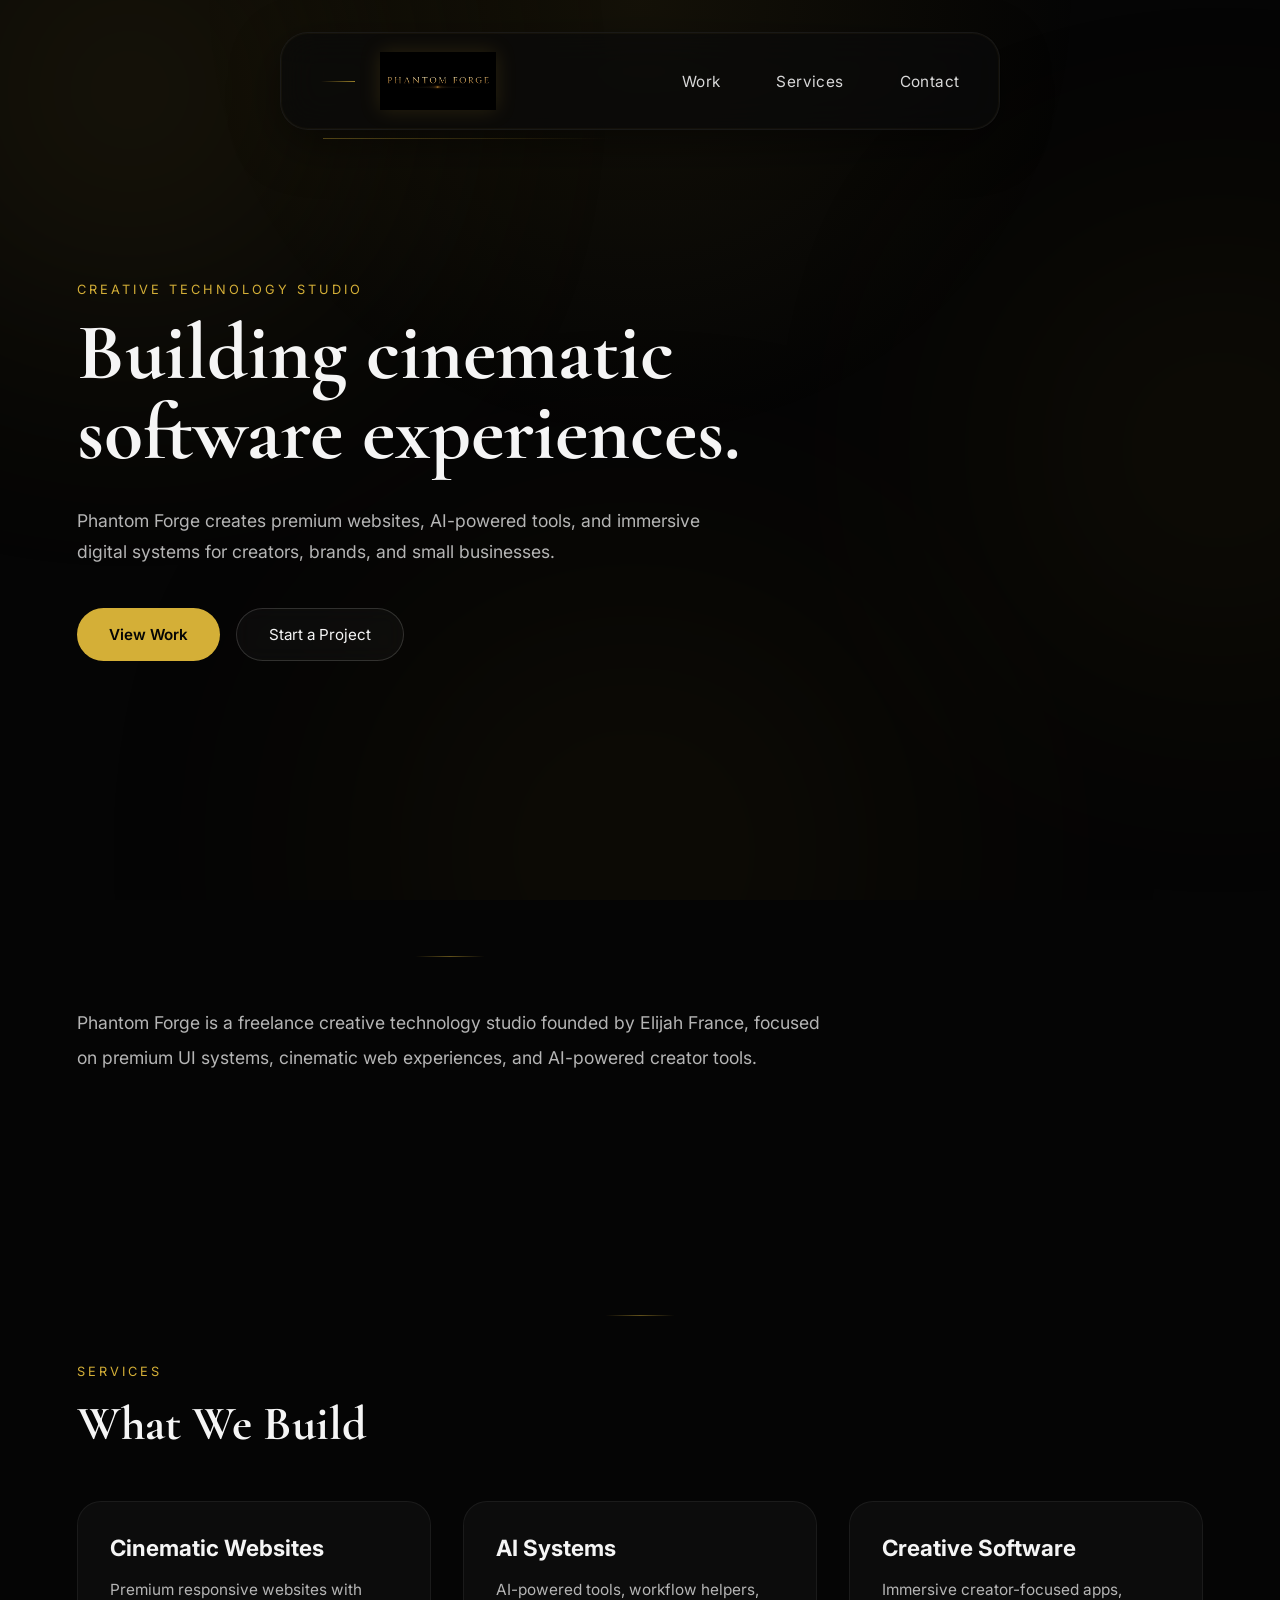
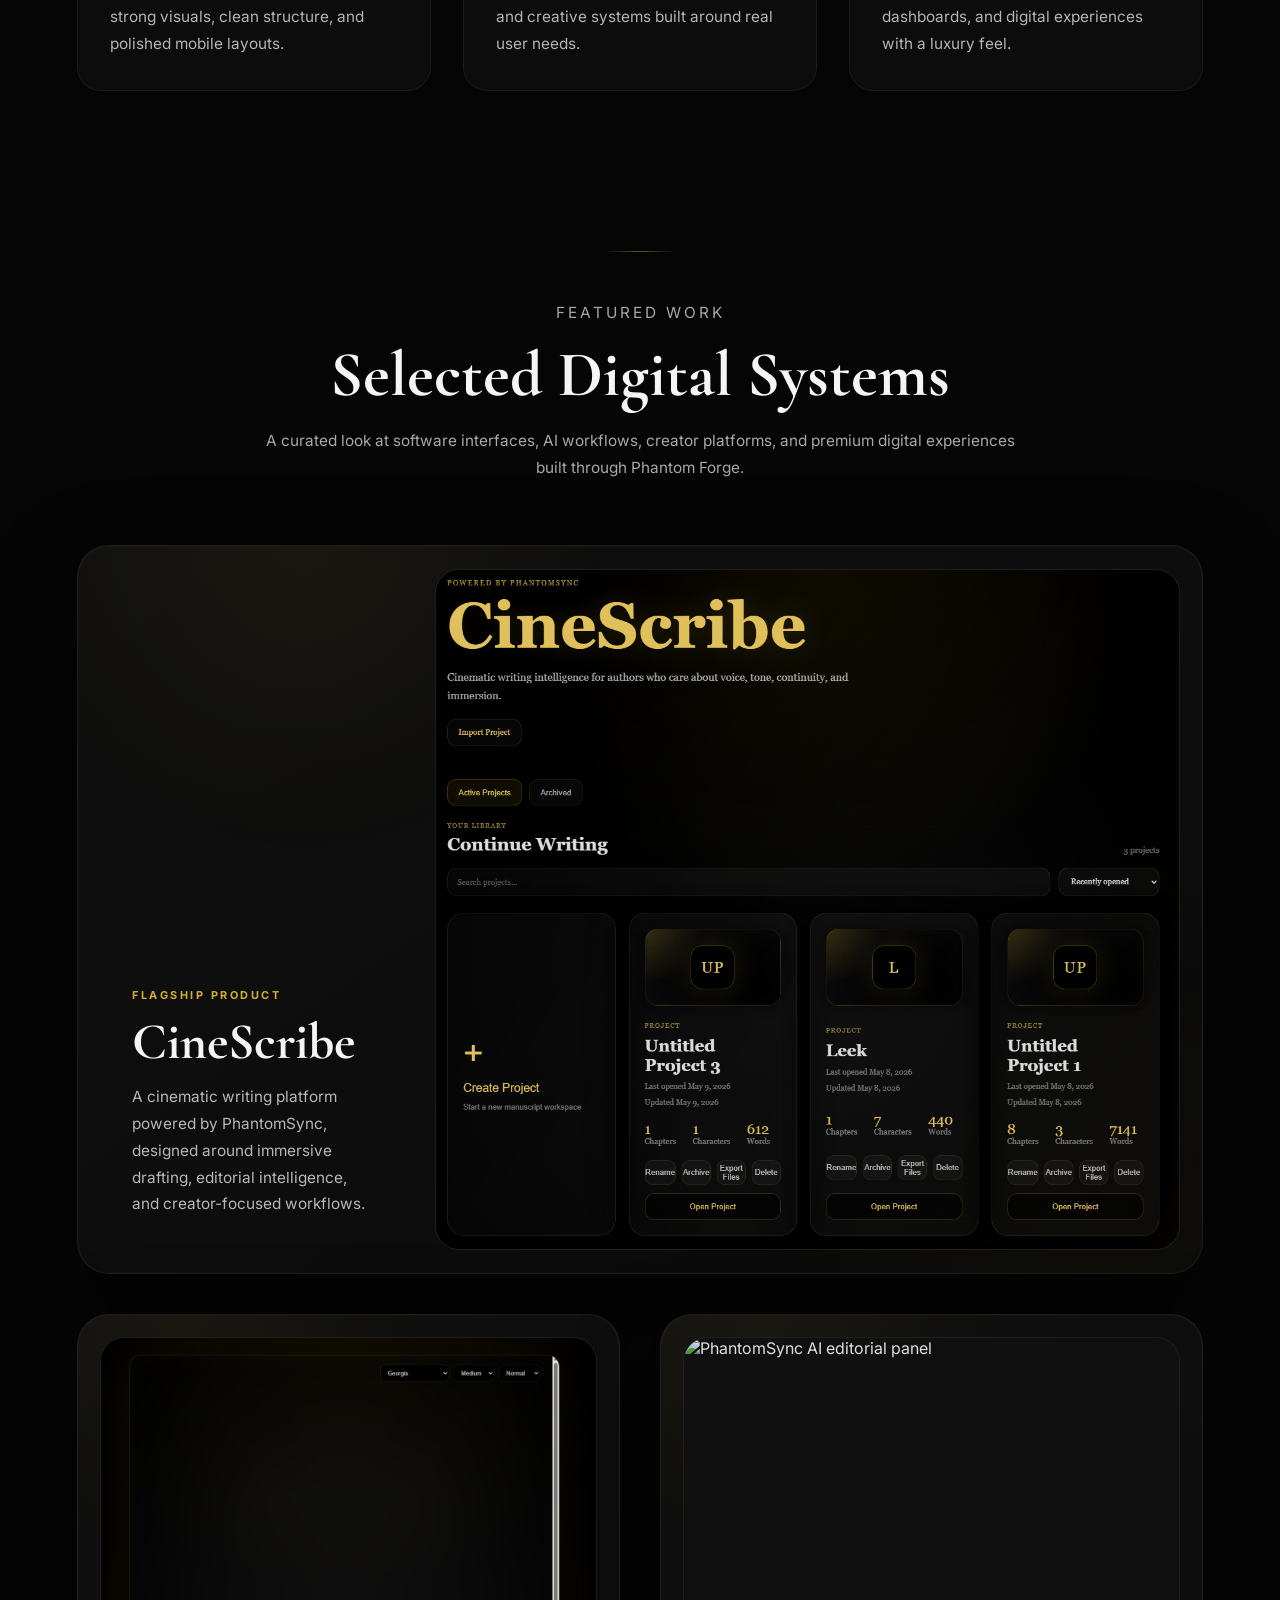
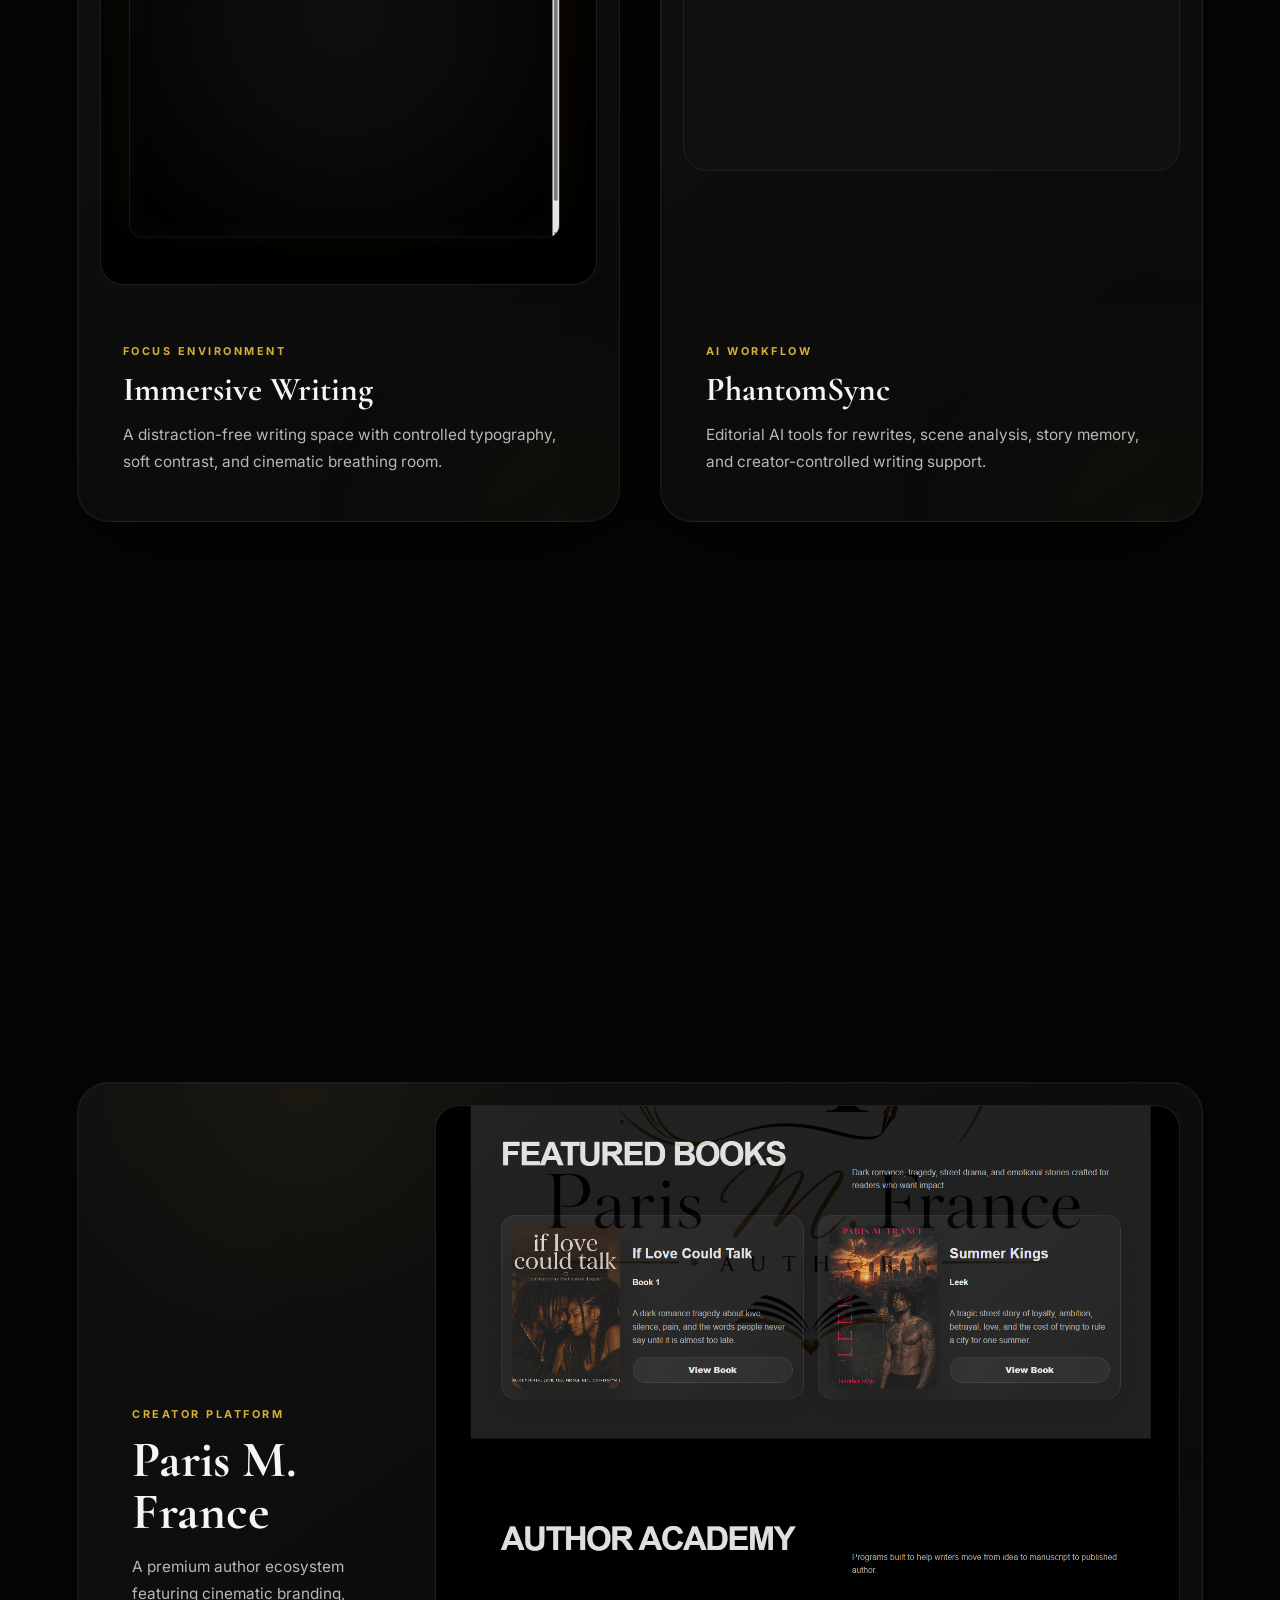
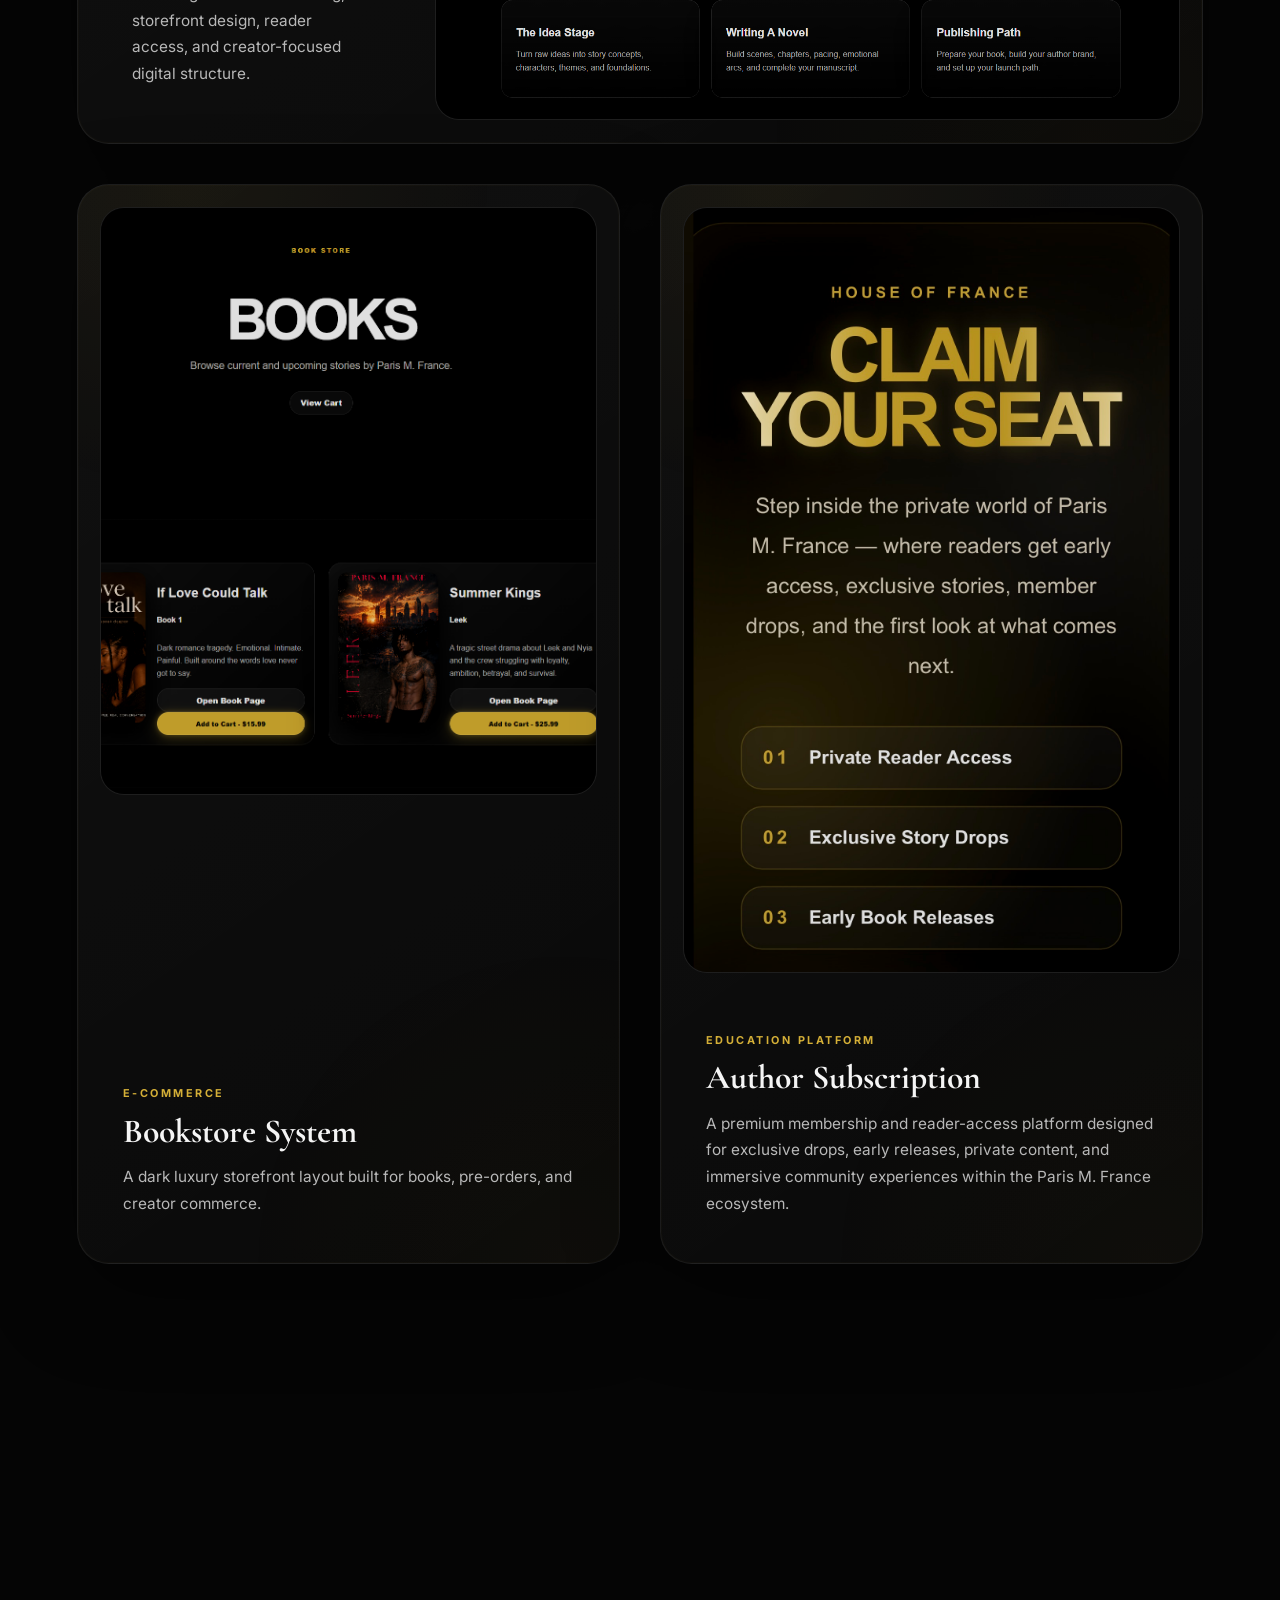
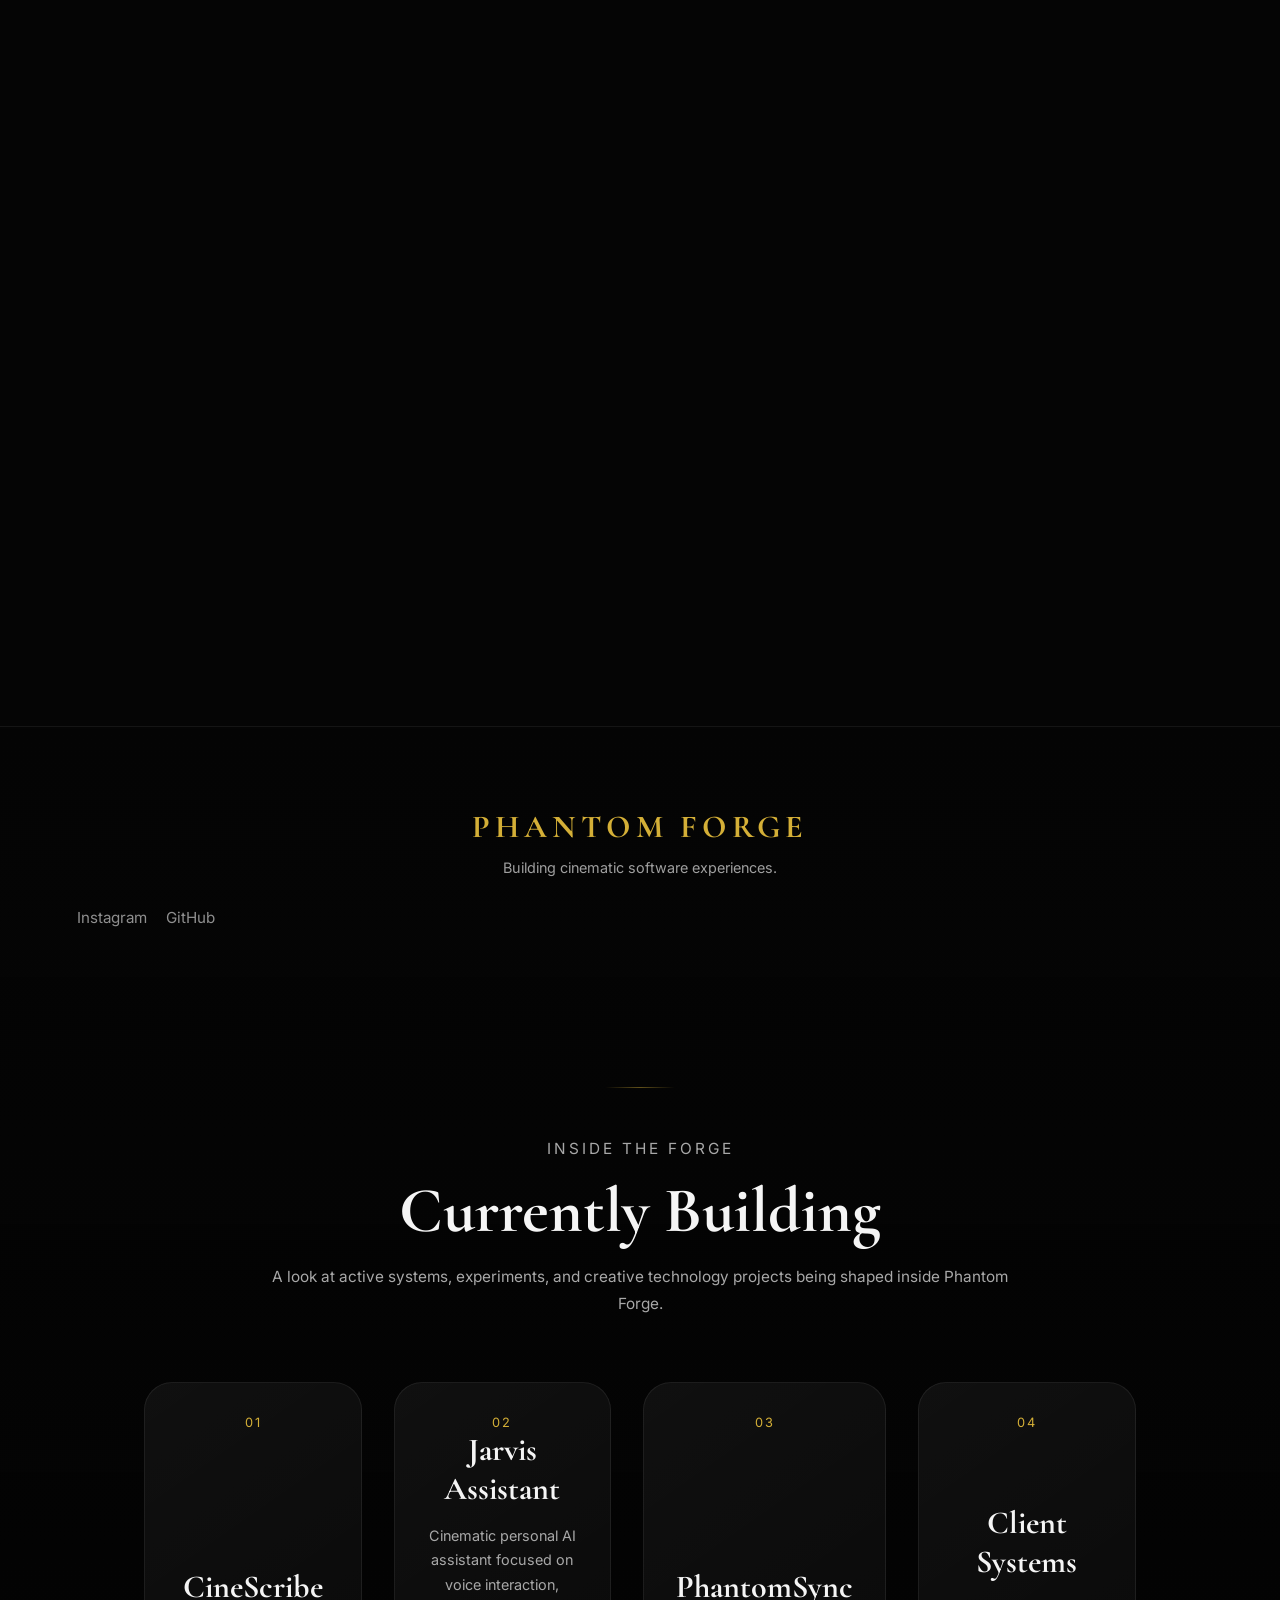
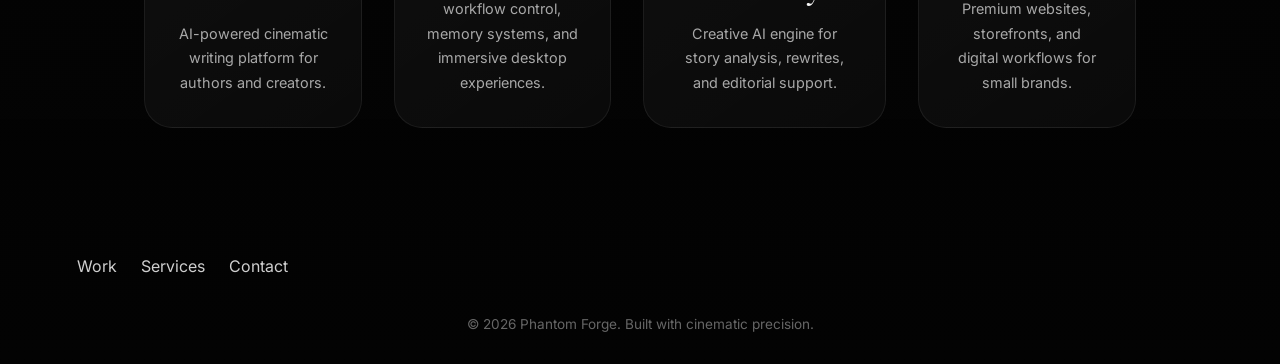
==== index.html @ 58126114 "Initial Phantom Forge deployment" ====
<!DOCTYPE html>
<html lang="en">
<head>
  <meta charset="UTF-8" />
  <meta name="viewport" content="width=device-width, initial-scale=1.0" />
  <title>Phantom Forge | Cinematic Software Studio</title>
  <link rel="stylesheet" href="style.css" />
</head>
<body>

<div class="ambient-background">
  <div class="glow glow-1"></div>
  <div class="glow glow-2"></div>
  <div class="glow glow-3"></div>
</div>

<header class="hero">
  <nav class="nav">
    <div class="logo">
      <img src="images/phantomforge-wordmark.png" alt="Phantom Forge Logo">
    </div>
    <div class="nav-links">
      <a href="#work">Work</a>
      <a href="#services">Services</a>
      <a href="#contact">Contact</a>
    </div>
  </nav>

  <section class="hero-content">
    <p class="kicker">Creative Technology Studio</p>
    <h1>Building cinematic software experiences.</h1>
    <p class="hero-text">
      Phantom Forge creates premium websites, AI-powered tools, and immersive digital systems for creators, brands, and small businesses.
    </p>

    <div class="hero-buttons">
      <a href="#work" class="btn primary">View Work</a>
      <a href="#contact" class="btn secondary">Start a Project</a>
    </div>
  </section>
</header>

<section class="section about">
  <p>
    Phantom Forge is a freelance creative technology studio founded by Elijah France, focused on premium UI systems, cinematic web experiences, and AI-powered creator tools.
  </p>
</section>

<section id="services" class="section">
  <p class="kicker">Services</p>
  <h2>What We Build</h2>

  <div class="card-grid">
    <div class="card">
      <h3>Cinematic Websites</h3>
      <p>Premium responsive websites with strong visuals, clean structure, and polished mobile layouts.</p>
    </div>

    <div class="card">
      <h3>AI Systems</h3>
      <p>AI-powered tools, workflow helpers, and creative systems built around real user needs.</p>
    </div>

    <div class="card">
      <h3>Creative Software</h3>
      <p>Immersive creator-focused apps, dashboards, and digital experiences with a luxury feel.</p>
    </div>
  </div>
</section>

<section id="work" class="section portfolio-section">
  <div class="section-heading">
    <p class="kicker">Featured Work</p>
    <h2>Selected Digital Systems</h2>
    <p>
      A curated look at software interfaces, AI workflows, creator platforms, and premium digital experiences built through Phantom Forge.
    </p>
  </div>

  <div class="portfolio-showcase">

    <article class="case-study hero-case">
      <div class="case-copy">
        <span class="case-label">Flagship Product</span>
        <h3>CineScribe</h3>
        <p>
          A cinematic writing platform powered by PhantomSync, designed around immersive drafting, editorial intelligence, and creator-focused workflows.
        </p>
      </div>

      <div class="case-media">
        <img src="images/portfolio/cinescribe-dashboard.png" alt="CineScribe dashboard interface">
      </div>
    </article>

    <div class="case-grid two-column">

      <article class="case-study">
        <div class="case-media">
          <img src="images/portfolio/cinescribe-focus.jpg" alt="CineScribe focus writing mode">
        </div>

        <div class="case-copy">
          <span class="case-label">Focus Environment</span>
          <h3>Immersive Writing</h3>
          <p>
            A distraction-free writing space with controlled typography, soft contrast, and cinematic breathing room.
          </p>
        </div>
      </article>

      <article class="case-study">
        <div class="case-media">
          <img src="images/portfolio/cinescribe-phantomsync.png" alt="PhantomSync AI editorial panel">
        </div>

        <div class="case-copy">
          <span class="case-label">AI Workflow</span>
          <h3>PhantomSync</h3>
          <p>
            Editorial AI tools for rewrites, scene analysis, story memory, and creator-controlled writing support.
          </p>
        </div>
      </article>

    </div>

    <article class="case-study video-feature">
      <div class="case-copy">
        <span class="case-label">Motion Demo</span>
        <h3>CineScribe In Motion</h3>
        <p>
          A live look at the dashboard, editor, and cinematic writing experience.
        </p>
      </div>

      <div class="case-media">
        <video autoplay muted loop playsinline>
          <source src="images/portfolio/cinescribe-clip.mp4" type="video/mp4">
        </video>
      </div>
    </article>

    <article class="case-study hero-case">
      <div class="case-copy">
        <span class="case-label">Creator Platform</span>
        <h3>Paris M. France</h3>
        <p>
          A premium author ecosystem featuring cinematic branding, storefront design, reader access, and creator-focused digital structure.
        </p>
      </div>

      <div class="case-media">
        <img src="images/portfolio/paris-author-hero.png" alt="Paris M. France author platform">
      </div>
    </article>

    <div class="case-grid two-column">

      <article class="case-study">
        <div class="case-media">
          <img src="images/portfolio/paris-bookstore.png" alt="Bookstore ecommerce interface">
        </div>

        <div class="case-copy">
          <span class="case-label">E-Commerce</span>
          <h3>Bookstore System</h3>
          <p>
            A dark luxury storefront layout built for books, pre-orders, and creator commerce.
          </p>
        </div>
      </article>

      <article class="case-study">
        <div class="case-media">
          <img src="images/portfolio/paris-author-signup.jpeg" alt="Author Subscription  platform section">
        </div>

        <div class="case-copy">
          <span class="case-label">Education Platform</span>
          <h3>Author Subscription</h3>
          <p>
            A premium membership and reader-access platform designed for exclusive drops, early releases, private content, and immersive community experiences within the Paris M. France ecosystem.
          </p>
        </div>
      </article>

    </div>

  </div>
</section>

<section class="responsive-section">

  <div class="responsive-copy">
    <p class="kicker">Responsive Experience</p>

    <h2>Built For Every Screen.</h2>

    <p>
      Phantom Forge systems are designed to feel cinematic across desktop, tablet, and mobile experiences — maintaining clarity, atmosphere, and premium interaction at every size.
    </p>
  </div>

  <div class="responsive-layout">

    <div class="responsive-desktop">
      <img src="images/portfolio/desktop-showcase.jpg" alt="Desktop experience">
    </div>

    <div class="responsive-mobile-stack">

      <div class="mobile-card">
        <img src="images/portfolio/mobile-1.jpg" alt="Mobile interface">
      </div>

      <div class="mobile-card">
        <img src="images/portfolio/mobile-2.jpg" alt="Mobile interface">
      </div>

    </div>

  </div>

</section>

<section id="contact" class="section contact-section">
  <div class="contact-card">
    <p class="kicker">Start a Project</p>

    <h2>Ready to forge your digital presence?</h2>

    <p>
      Phantom Forge works with creators, brands, and small businesses looking for premium websites, cinematic interfaces, and intelligent digital systems.
    </p>

    <a href="mailto:phantomforgepro@gmail.com" class="btn primary">
      Contact Phantom Forge
    </a>
  </div>
</section>

<footer class="site-footer">
  <div class="footer-brand">
    <h2>PHANTOM FORGE</h2>
    <p>Building cinematic software experiences.</p>
  </div>

  <div class="footer-socials">

  <a href="https://instagram.com/phantomforgepro" target="_blank">
    Instagram
  </a>

  <a href="https://github.com/ElijahFranceDev" target="_blank">
    GitHub
  </a>

</div>
<section class="section forge-section">
  <div class="section-heading">
    <p class="kicker">Inside The Forge</p>
    <h2>Currently Building</h2>
    <p>
      A look at active systems, experiments, and creative technology projects being shaped inside Phantom Forge.
    </p>
  </div>

  <div class="forge-grid">

    <div class="forge-card">
      <span>01</span>
      <h3>CineScribe</h3>
      <p>AI-powered cinematic writing platform for authors and creators.</p>
    </div>

    <div class="forge-card">
      <span>02</span>
      <h3>Jarvis Assistant</h3>
      <p>
        Cinematic personal AI assistant focused on voice interaction, workflow control, memory systems, and immersive desktop experiences.
      </p>
    </div>

    <div class="forge-card">
      <span>03</span>
      <h3>PhantomSync</h3>
      <p>Creative AI engine for story analysis, rewrites, and editorial support.</p>
    </div>

    <div class="forge-card">
      <span>04</span>
      <h3>Client Systems</h3>
      <p>Premium websites, storefronts, and digital workflows for small brands.</p>
    </div>

  </div>
</section>

  <div class="footer-links">
    <a href="#work">Work</a>
    <a href="#services">Services</a>
    <a href="#contact">Contact</a>
  </div>

  <p class="footer-credit">© 2026 Phantom Forge. Built with cinematic precision.</p>
</footer>

<script src="script.js"></script>
</body>
</html>
---- style.css ----
@import url('https://fonts.googleapis.com/css2?family=Cormorant+Garamond:wght@400;500;600;700&family=Inter:wght@300;400;500;600&display=swap');

*{
  margin:0;
  padding:0;
  box-sizing:border-box;
}

html{
  scroll-behavior:smooth;
}

body{
  background:#050505;
  color:#f5f5f5;
  font-family:'Inter',sans-serif;
  overflow-x:hidden;
}

body::before{
  content:"";
  position:fixed;
  inset:0;
  background:
    radial-gradient(circle at top, rgba(212,175,55,0.08), transparent 40%);
  pointer-events:none;
  z-index:-1;
}

.hero{
  min-height:100vh;
  padding:2rem 6%;
  display:flex;
  flex-direction:column;
  justify-content:space-between;
}

/* ====================
   NAVBAR
========================= */

.nav{
  position:sticky;

  top:24px;

  z-index:1000;

  width:min(64%, 1650px);

  margin:0 auto;

  padding:1.2rem 2.5rem;

  display:flex;
  align-items:center;
  justify-content:space-between;

  border-radius:28px;

  background:rgba(10,10,10,0.72);

  backdrop-filter:blur(18px);

  border:1px solid rgba(255,255,255,0.06);

  box-shadow:
    0 15px 50px rgba(0,0,0,0.45),
    inset 0 0 0 1px rgba(212,175,55,0.04);
}

.logo{
  display:flex;
  align-items:center;

  gap:1.6rem;

  flex-shrink:0;
}

.logo img{
  height:72px;

  width:auto;

  display:block;

  object-fit:contain;
}

.logo::before{
  content:"";
  width:34px;
  height:1px;
  background:linear-gradient(
    to right,
    transparent,
    rgba(212,175,55,0.7)
  );
}

.logo::after{
  content:"";
  position:absolute;
  bottom:-10px;
  left:42px;

  width:40%;
  height:1px;

  background:linear-gradient(
    to right,
    rgba(212,175,55,0.5),
    transparent
  );

  opacity:0.7;
}

.logo:hover{
  transform:translateY(-1px);
  text-shadow:
    0 0 18px rgba(212,175,55,0.25),
    0 0 35px rgba(212,175,55,0.12);
}

.nav-links{
  display:flex;
  align-items:center;

  gap:3.5rem;
}

.nav-links a{
  position:relative;

  color:#d8d8d8;

  text-decoration:none;

  font-size:0.96rem;

  letter-spacing:0.4px;

  transition:0.35s ease;
}

.nav-links a::after{
  content:"";

  position:absolute;

  left:0;
  bottom:-6px;

  width:0%;
  height:1px;

  background:#d4af37;

  transition:0.35s ease;
}

.nav-links a:hover{
  color:#d4af37;
}

.nav-links a:hover::after{
  width:100%;
}

.hero-content{
  max-width:800px;
  margin:auto 0;
  padding:8rem 0;
}

.kicker{
  color:#d4af37;
  text-transform:uppercase;
  letter-spacing:3px;
  font-size:0.8rem;
  margin-bottom:1rem;
}

.hero h1{
  font-family:'Cormorant Garamond',serif;
  font-size:5rem;
  line-height:1;
  max-width:800px;
  margin-bottom:2rem;
}

.hero-text{
  color:#b5b5b5;
  font-size:1.1rem;
  line-height:1.8;
  max-width:650px;
  margin-bottom:2.5rem;
}

.hero-buttons{
  display:flex;
  gap:1rem;
  flex-wrap:wrap;
}

.btn{
  padding:1rem 2rem;
  border-radius:999px;
  text-decoration:none;
  font-size:0.95rem;
  transition:0.3s ease;
  display:inline-flex;
  align-items:center;
  justify-content:center;
}

.primary{
  background:#d4af37;
  color:#050505;
  font-weight:600;
}

.primary:hover{
  transform:translateY(-2px);
  background:#e5c158;
}

.secondary{
  border:1px solid rgba(255,255,255,0.15);
  color:#f5f5f5;
  background:rgba(255,255,255,0.03);
  backdrop-filter:blur(10px);
}

.secondary:hover{
  border-color:#d4af37;
  color:#d4af37;
}

.section{
  padding:7rem 6%;
}

.section h2{
  font-family:'Cormorant Garamond',serif;
  font-size:3rem;
  margin-bottom:3rem;
}

.about{
  max-width:900px;
}

.about p{
  color:#b5b5b5;
  line-height:2;
  font-size:1.1rem;
}

.card-grid,
.project-grid{
  display:grid;
  grid-template-columns:repeat(auto-fit,minmax(280px,1fr));
  gap:2rem;
}

.card,
.project-card{
  padding:2rem;
  border-radius:24px;
  background:rgba(255,255,255,0.03);
  border:1px solid rgba(255,255,255,0.06);
  backdrop-filter:blur(12px);
  transition:0.3s ease;
}

.card:hover,
.project-card:hover{
  transform:translateY(-6px);
  border-color:rgba(212,175,55,0.35);
}

.card h3,
.project-card h3{
  margin-bottom:1rem;
  font-size:1.4rem;
}

.card p,
.project-card p{
  color:#b5b5b5;
  line-height:1.8;
}

.project-card span{
  color:#d4af37;
  font-size:0.9rem;
  letter-spacing:2px;
}

.contact{
  text-align:center;
}

.contact p{
  color:#b5b5b5;
  margin-bottom:2rem;
}

footer{
  padding:2rem;
  text-align:center;
  border-top:1px solid rgba(255,255,255,0.06);
}

footer p{
  color:#777;
  font-size:0.9rem;
}

@media(max-width:900px){

  .hero h1{
    font-size:3.5rem;
  }

  .nav{
    flex-direction:column;
    gap:1.5rem;
  }

  .nav-links{
    gap:1rem;
    flex-wrap:wrap;
    justify-content:center;
  }

  .section h2{
    font-size:2.5rem;
  }

}

@media(max-width:500px){

  .hero{
    padding:2rem 1.5rem;
  }

  .section{
    padding:5rem 1.5rem;
  }

  .hero h1{
    font-size:2.8rem;
  }

  .hero-text{
    font-size:1rem;
  }

  .btn{
    width:100%;
  }

}
.logo img{
  height:150px;
  width:auto;

  object-fit:contain;

  filter:
    drop-shadow(0 0 10px rgba(212,175,55,0.15));

  transition:0.3s ease;
}

.logo img:hover{
  transform:translateY(-2px);
  filter:
    drop-shadow(0 0 20px rgba(212,175,55,0.25));
}
/* =========================
   PHANTOM FORGE PORTFOLIO
========================= */

.portfolio-section{
  padding:8rem 6%;
}

.section-heading{
  max-width:760px;
  margin-bottom:4rem;
}

.section-heading h2{
  font-family:'Cormorant Garamond', serif;
  font-size:clamp(2.4rem, 5vw, 4.5rem);
  line-height:1;
  margin-bottom:1.3rem;
}

.section-heading p{
  color:#a8a8a8;
  line-height:1.8;
  font-size:1rem;
}

.portfolio-showcase{
  display:flex;
  flex-direction:column;
  gap:2.5rem;
}

.case-study{
  position:relative;
  overflow:hidden;

  display:grid;
  grid-template-columns:0.8fr 1.4fr;
  gap:2rem;

  min-height:460px;
  padding:1.4rem;

  border-radius:32px;
  background:
    linear-gradient(145deg, rgba(255,255,255,0.035), rgba(255,255,255,0.01)),
    #070707;

  border:1px solid rgba(255,255,255,0.07);

  box-shadow:
    0 30px 90px rgba(0,0,0,0.45),
    inset 0 0 0 1px rgba(212,175,55,0.025);

  transition:0.45s ease;
}

.case-study::before{
  content:"";
  position:absolute;
  inset:0;
  background:
    radial-gradient(circle at 20% 0%, rgba(212,175,55,0.08), transparent 28%),
    radial-gradient(circle at 90% 100%, rgba(212,175,55,0.045), transparent 30%);
  opacity:0.7;
  pointer-events:none;
}

.case-study:hover{
  transform:translateY(-6px);
  border-color:rgba(212,175,55,0.18);
  box-shadow:
    0 35px 100px rgba(0,0,0,0.6),
    0 0 35px rgba(212,175,55,0.045);
}

.case-copy{
  position:relative;
  z-index:2;

  display:flex;
  flex-direction:column;
  justify-content:flex-end;

  padding:2rem;
}

.case-label{
  color:#d4af37;
  text-transform:uppercase;
  letter-spacing:2.5px;
  font-size:0.68rem;
  font-weight:700;
  margin-bottom:0.9rem;
}

.case-copy h3{
  font-family:'Cormorant Garamond', serif;
  font-size:clamp(2rem, 4vw, 3.4rem);
  line-height:1;
  margin-bottom:1rem;
}

.case-copy p{
  color:#b8b8b8;
  line-height:1.75;
  max-width:560px;
  font-size:0.98rem;
}

.case-media{
  position:relative;
  z-index:2;

  overflow:hidden;

  border-radius:24px;
  background:#101010;
  border:1px solid rgba(255,255,255,0.06);

  min-height:380px;
}

.case-media img,
.case-media video{
  width:100%;
  height:100%;
  display:block;
  object-fit:cover;
  object-position:center;
  filter:brightness(0.88) contrast(1.08);
  transition:0.8s ease;
}

.case-study:hover .case-media img,
.case-study:hover .case-media video{
  transform:scale(1.025);
  filter:brightness(0.96) contrast(1.1);
}

.hero-case{
  grid-template-columns:0.65fr 1.6fr;
  min-height:540px;
}

.hero-case .case-media{
  min-height:500px;
}

.two-column{
  display:grid;
  grid-template-columns:repeat(2, 1fr);
  gap:2.5rem;
}

.two-column .case-study{
  grid-template-columns:1fr;
  min-height:auto;
}

.two-column .case-media{
  min-height:320px;
}

.two-column .case-copy{
  padding:1.7rem 1.4rem 1.4rem;
}

.two-column .case-copy h3{
  font-size:2.1rem;
}

.video-feature{
  grid-template-columns:0.7fr 1.5fr;
  min-height:480px;
}

.video-feature .case-media{
  min-height:430px;
}

/* Better spacing between services and portfolio */
#services{
  padding-bottom:4rem;
}

#work{
  padding-top:6rem;
}

/* Mobile */
@media(max-width:1000px){

  .case-study,
  .hero-case,
  .video-feature{
    grid-template-columns:1fr;
  }

  .hero-case .case-media,
  .video-feature .case-media,
  .case-media{
    min-height:320px;
  }

  .two-column{
    grid-template-columns:1fr;
  }

}

@media(max-width:600px){

  .portfolio-section{
    padding:5rem 1.3rem;
  }

  .portfolio-showcase{
    gap:1.5rem;
  }

  .case-study{
    padding:0.9rem;
    border-radius:24px;
  }

  .case-copy{
    padding:1.3rem;
  }

  .case-media{
    border-radius:18px;
    min-height:260px;
  }

  .hero-case .case-media,
  .video-feature .case-media{
    min-height:260px;
  }

}
/* =========================
   RESPONSIVE SHOWCASE
========================= */

.responsive-section{
  padding:8rem 6%;
}

.responsive-copy{
  max-width:760px;
  margin-bottom:4rem;
}

.responsive-copy h2{
  font-family:'Cormorant Garamond', serif;
  font-size:clamp(2.4rem, 5vw, 4.5rem);
  line-height:1;
  margin-bottom:1.2rem;
}

.responsive-copy p{
  color:#a8a8a8;
  line-height:1.8;
}

.responsive-layout{
  display:grid;
  grid-template-columns:1.5fr 0.65fr;
  gap:2rem;
  align-items:center;
}

.responsive-desktop{
  position:relative;
  overflow:hidden;

  border-radius:32px;

  background:#070707;

  border:1px solid rgba(255,255,255,0.07);

  box-shadow:
    0 30px 90px rgba(0,0,0,0.5),
    0 0 40px rgba(212,175,55,0.03);

  padding:1rem;
}

.responsive-desktop img{
  width:100%;
  display:block;

  border-radius:22px;

  object-fit:cover;

  filter:
    brightness(0.94)
    contrast(1.04);
}

.responsive-mobile-stack{
  display:flex;
  flex-direction:column;
  gap:1.5rem;
}

.mobile-card{
  position:relative;

  overflow:hidden;

  border-radius:30px;

  background:#090909;

  border:1px solid rgba(255,255,255,0.06);

  padding:0.8rem;

  box-shadow:
    0 20px 50px rgba(0,0,0,0.45),
    0 0 30px rgba(212,175,55,0.025);

  transition:0.45s ease;
}

.mobile-card:hover{
  transform:translateY(-4px);
  border-color:rgba(212,175,55,0.16);
}

.mobile-card img{
  width:100%;
  display:block;

  border-radius:22px;

  object-fit:cover;

  filter:
    brightness(0.96)
    contrast(1.04);
}

/* Better breathing room */
.responsive-section{
  margin-top:4rem;
}

/* Mobile */
@media(max-width:1000px){

  .responsive-layout{
    grid-template-columns:1fr;
  }

  .responsive-mobile-stack{
    flex-direction:row;
  }

}

@media(max-width:700px){

  .responsive-section{
    padding:5rem 1.3rem;
  }

  .responsive-mobile-stack{
    flex-direction:column;
  }

}
/* =========================
   SCROLL REVEAL ANIMATION
========================= */

/* This is the starting state before the section appears */
.reveal{
  opacity:0;
  transform:translateY(28px);
  filter:blur(8px);
  transition:
    opacity 0.9s ease,
    transform 0.9s ease,
    filter 0.9s ease;
}

/* This is the final state after the section scrolls into view */
.reveal.active{
  opacity:1;
  transform:translateY(0);
  filter:blur(0);
}
/* =========================
   AMBIENT CINEMATIC GLOW
========================= */

.ambient-background{
  position:fixed;
  inset:0;

  overflow:hidden;

  pointer-events:none;

  z-index:-2;
}

/* Shared glow styles */
.glow{
  position:absolute;

  border-radius:50%;

  filter:blur(140px);

  opacity:0.14;

  animation:floatGlow 18s ease-in-out infinite;
}

/* Top glow */
.glow-1{
  width:420px;
  height:420px;

  background:#d4af37;

  top:-120px;
  left:-80px;
}

/* Right side glow */
.glow-2{
  width:360px;
  height:360px;

  background:#8f6d16;

  top:30%;
  right:-120px;

  animation-delay:4s;
}

/* Bottom glow */
.glow-3{
  width:500px;
  height:500px;

  background:#5e4710;

  bottom:-200px;
  left:30%;

  animation-delay:8s;
}

/* Floating movement */
@keyframes floatGlow{

  0%{
    transform:
      translateY(0px)
      translateX(0px)
      scale(1);
  }

  50%{
    transform:
      translateY(-25px)
      translateX(18px)
      scale(1.06);
  }

  100%{
    transform:
      translateY(0px)
      translateX(0px)
      scale(1);
  }

}
/* =========================
   PREMIUM FOOTER
========================= */

.site-footer{
  padding:5rem 6% 2rem;
  border-top:1px solid rgba(255,255,255,0.07);
  background:linear-gradient(to top, #030303, transparent);
}

.footer-brand h2{
  font-family:'Cormorant Garamond', serif;
  color:#d4af37;
  letter-spacing:5px;
  font-size:2rem;
  margin-bottom:0.8rem;
}

.footer-brand p{
  color:#9f9f9f;
  margin-bottom:2rem;
}

.footer-links{
  display:flex;
  gap:1.5rem;
  margin-bottom:2.5rem;
}

.footer-links a{
  color:#cfcfcf;
  text-decoration:none;
  transition:0.3s ease;
}

.footer-links a:hover{
  color:#d4af37;
}

.footer-credit{
  color:#666;
  font-size:0.85rem;
}
/* =========================
   CONTACT SECTION
========================= */

.contact-section{
  padding:8rem 6%;
}

.contact-card{
  max-width:900px;
  margin:0 auto;
  text-align:center;

  padding:4rem 2rem;

  border-radius:36px;

  background:
    linear-gradient(145deg, rgba(255,255,255,0.04), rgba(255,255,255,0.01)),
    #070707;

  border:1px solid rgba(255,255,255,0.07);

  box-shadow:
    0 30px 90px rgba(0,0,0,0.5),
    inset 0 0 0 1px rgba(212,175,55,0.03);
}

.contact-card h2{
  font-family:'Cormorant Garamond', serif;
  font-size:clamp(2.5rem, 6vw, 4.8rem);
  line-height:1;
  margin-bottom:1.4rem;
}

.contact-card p{
  max-width:650px;
  margin:0 auto 2.3rem;
  color:#a8a8a8;
  line-height:1.8;
}
/* =========================
   BUTTON POLISH
========================= */

.btn{
  position:relative;
  overflow:hidden;
}

.btn::after{
  content:"";
  position:absolute;
  inset:0;
  background:linear-gradient(
    120deg,
    transparent,
    rgba(255,255,255,0.25),
    transparent
  );
  transform:translateX(-120%);
  transition:0.6s ease;
}

.btn:hover::after{
  transform:translateX(120%);
}
/* =========================
   CUSTOM SCROLLBAR
========================= */

::-webkit-scrollbar{
  width:10px;
}

::-webkit-scrollbar-track{
  background:#050505;
}

::-webkit-scrollbar-thumb{
  background:linear-gradient(#d4af37, #6f5415);
  border-radius:999px;
  border:2px solid #050505;
}

::-webkit-scrollbar-thumb:hover{
  background:#e5c158;
}
/* =========================
   FOOTER SOCIALS
========================= */

.footer-socials{
  display:flex;
  gap:1.2rem;

  margin-bottom:2rem;
}

.footer-socials a{
  position:relative;

  color:#8f8f8f;

  text-decoration:none;

  font-size:0.95rem;

  transition:0.35s ease;
}

.footer-socials a::after{
  content:"";

  position:absolute;

  left:0;
  bottom:-4px;

  width:0%;
  height:1px;

  background:#d4af37;

  transition:0.35s ease;
}

.footer-socials a:hover{
  color:#d4af37;
}

.footer-socials a:hover::after{
  width:100%;
}
/* =========================
   FINAL PHANTOM FORGE POLISH
========================= */

.section{
  padding-top:8rem;
  padding-bottom:7rem;
}

.hero{
  min-height:92vh;
}

.hero-content{
  padding-top:7rem;
  padding-bottom:6rem;
}

.card,
.case-study,
.contact-card,
.responsive-desktop,
.mobile-card{
  backdrop-filter:blur(14px);
}

.card p,
.case-copy p,
.section-heading p,
.responsive-copy p,
.contact-card p{
  font-size:0.96rem;
  line-height:1.75;
}

.case-media img,
.case-media video{
  object-position:center top;
}

.case-study{
  max-width:1600px;
  margin-left:auto;
  margin-right:auto;
}

.portfolio-showcase{
  max-width:1700px;
  margin:0 auto;
}

.section-heading,
.responsive-copy{
  margin-left:auto;
  margin-right:auto;
  text-align:center;
}

.section-heading p,
.responsive-copy p{
  margin-left:auto;
  margin-right:auto;
}

.card-grid{
  max-width:1500px;
  margin:0 auto;
}

.nav{
  max-width:1650px;
  margin-left:auto;
  margin-right:auto;
}

.logo img{
  max-height:58px;
}

/* Soft luxury divider */
.section::before{
  content:"";
  display:block;
  width:70px;
  height:1px;
  margin:0 auto 3rem;
  background:linear-gradient(
    to right,
    transparent,
    rgba(212,175,55,0.45),
    transparent
  );
}

/* Do not add divider to hero */
.hero::before{
  display:none;
}

/* Mobile luxury polish */
@media(max-width:700px){

  .hero{
    min-height:85vh;
  }

  .hero h1{
    font-size:5rem;
    line-height:1.05;
  }

  .hero-content{
    text-align:left;
    padding-top:5rem;
    padding-bottom:4rem;
  }

  .nav{
    position:relative;
    top:auto;
    padding:5rem;
  }

  .logo img{
    max-height:52px;
  }

  .nav-links{
    font-size:0.85rem;
  }

  .section{
    padding-top:4.5rem;
    padding-bottom:4.5rem;
  }

  .section-heading,
  .responsive-copy{
    text-align:left;
  }

  .case-copy h3{
    font-size:2.2rem;
  }

  .case-copy p{
    font-size:0.92rem;
  }

  .footer-links,
  .footer-socials{
    flex-wrap:wrap;
  }
}
/* =========================
   THE FORGE SECTION
========================= */

.forge-section{
  padding:8rem 6%;
}

.forge-grid{
  max-width:1500px;
  margin:0 auto;

  display:grid;
  grid-template-columns:repeat(3, 1fr);
  gap:2rem;
}

.forge-card{
  padding:2rem;
  border-radius:28px;

  background:
    linear-gradient(145deg, rgba(255,255,255,0.035), rgba(255,255,255,0.01)),
    #070707;

  border:1px solid rgba(255,255,255,0.07);

  min-height:260px;

  display:flex;
  flex-direction:column;
  justify-content:flex-end;

  transition:0.4s ease;
}

.forge-card span{
  color:#d4af37;
  letter-spacing:2px;
  font-size:0.8rem;
  margin-bottom:auto;
}

.forge-card h3{
  font-family:'Cormorant Garamond', serif;
  font-size:2rem;
  margin-bottom:1rem;
}

.forge-card p{
  color:#a8a8a8;
  line-height:1.7;
}

.forge-card:hover{
  transform:translateY(-6px);
  border-color:rgba(212,175,55,0.18);
}

@media(max-width:900px){
  .forge-grid{
    grid-template-columns:1fr;
  }
}
.forge-grid{
  max-width:1500px;
  margin:0 auto;

  display:grid;
  grid-template-columns:repeat(4, 1fr);
  gap:2rem;
}

@media(max-width:1100px){
  .forge-grid{
    grid-template-columns:repeat(2, 1fr);
  }
}

@media(max-width:700px){
  .forge-grid{
    grid-template-columns:1fr;
  }
}
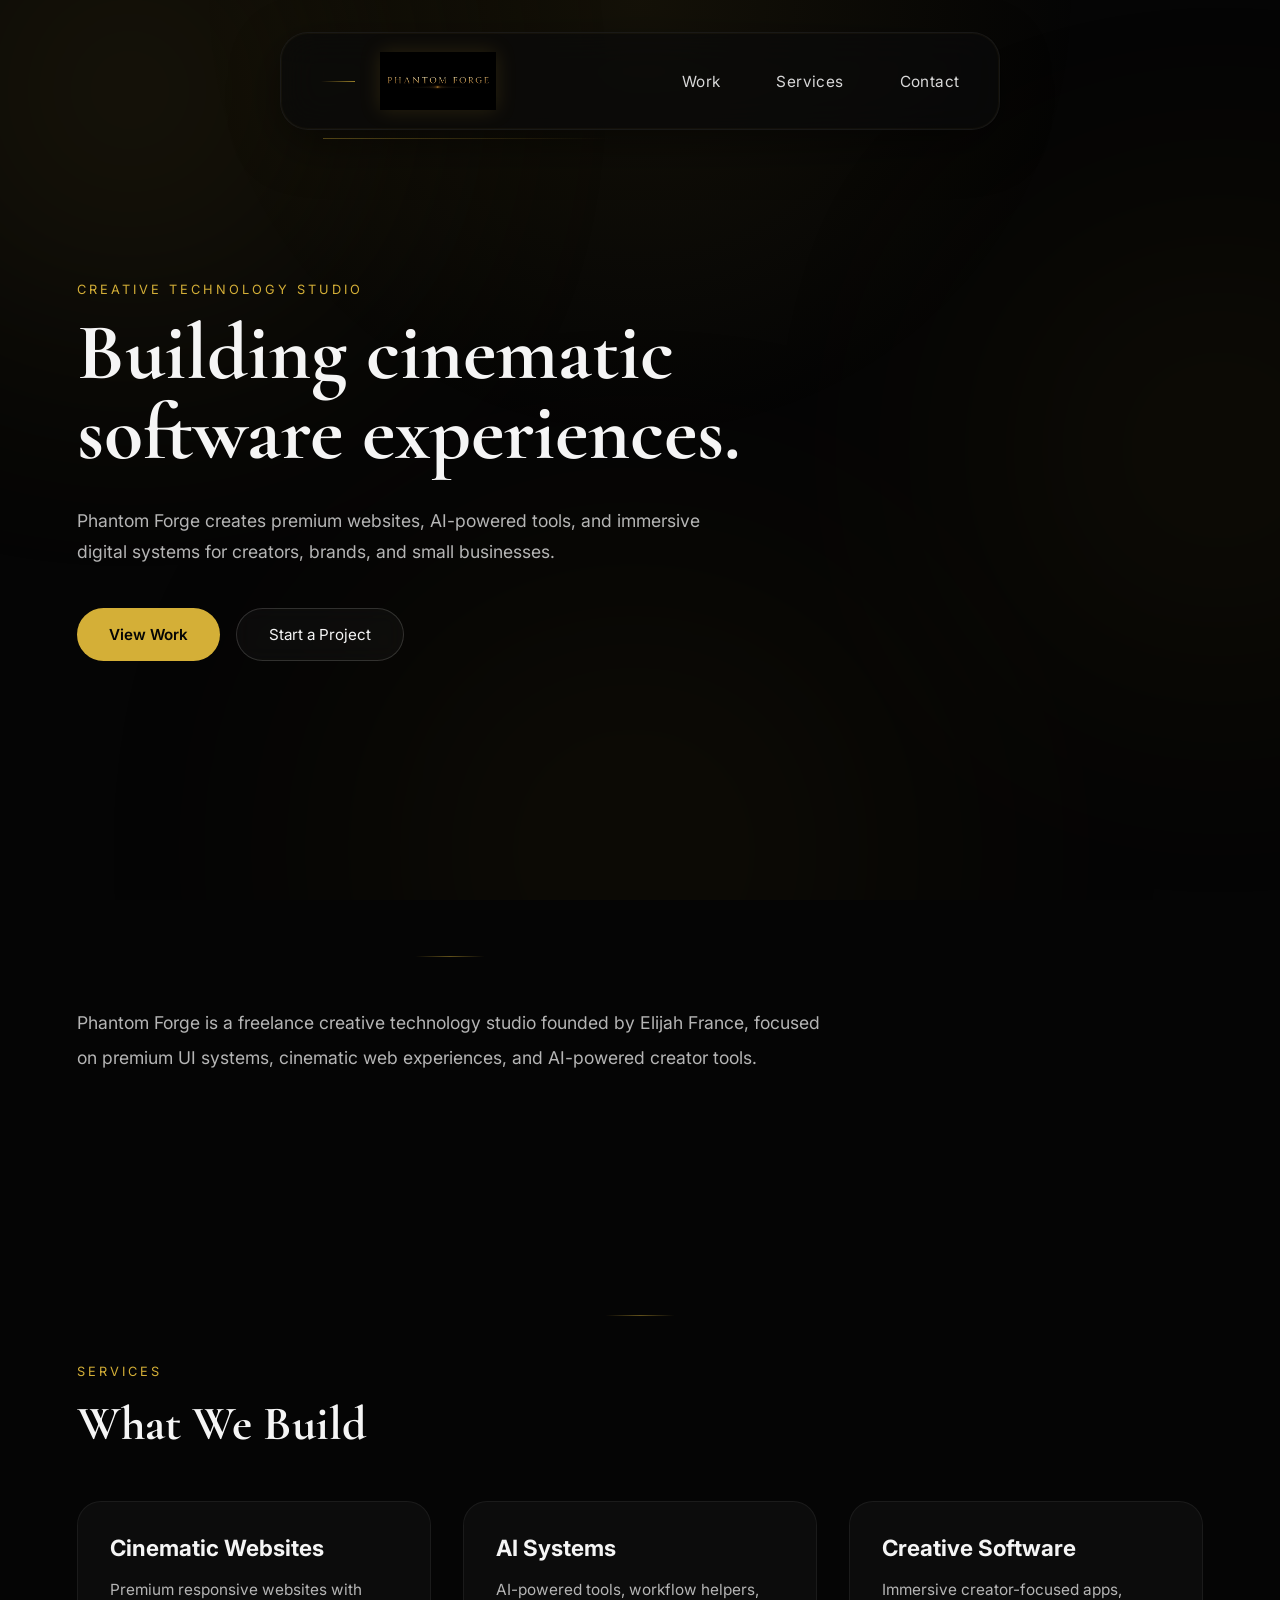
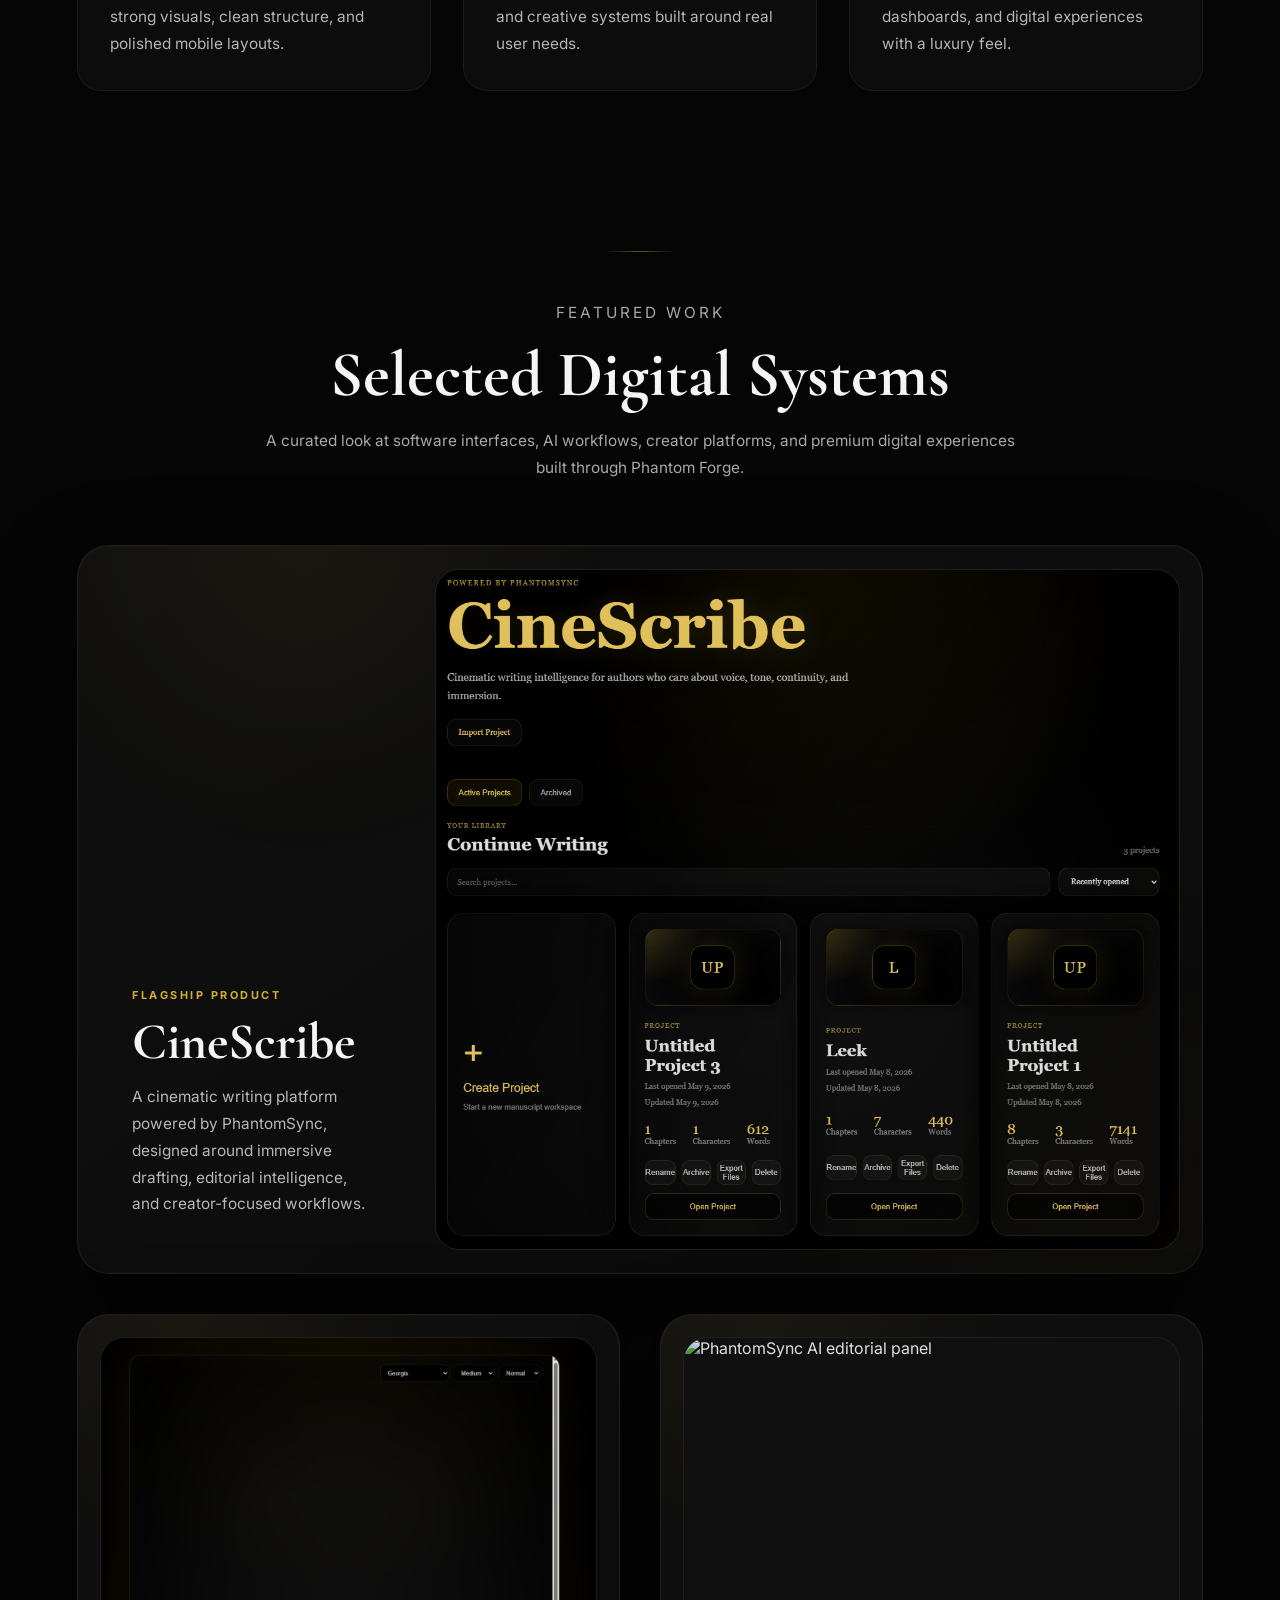
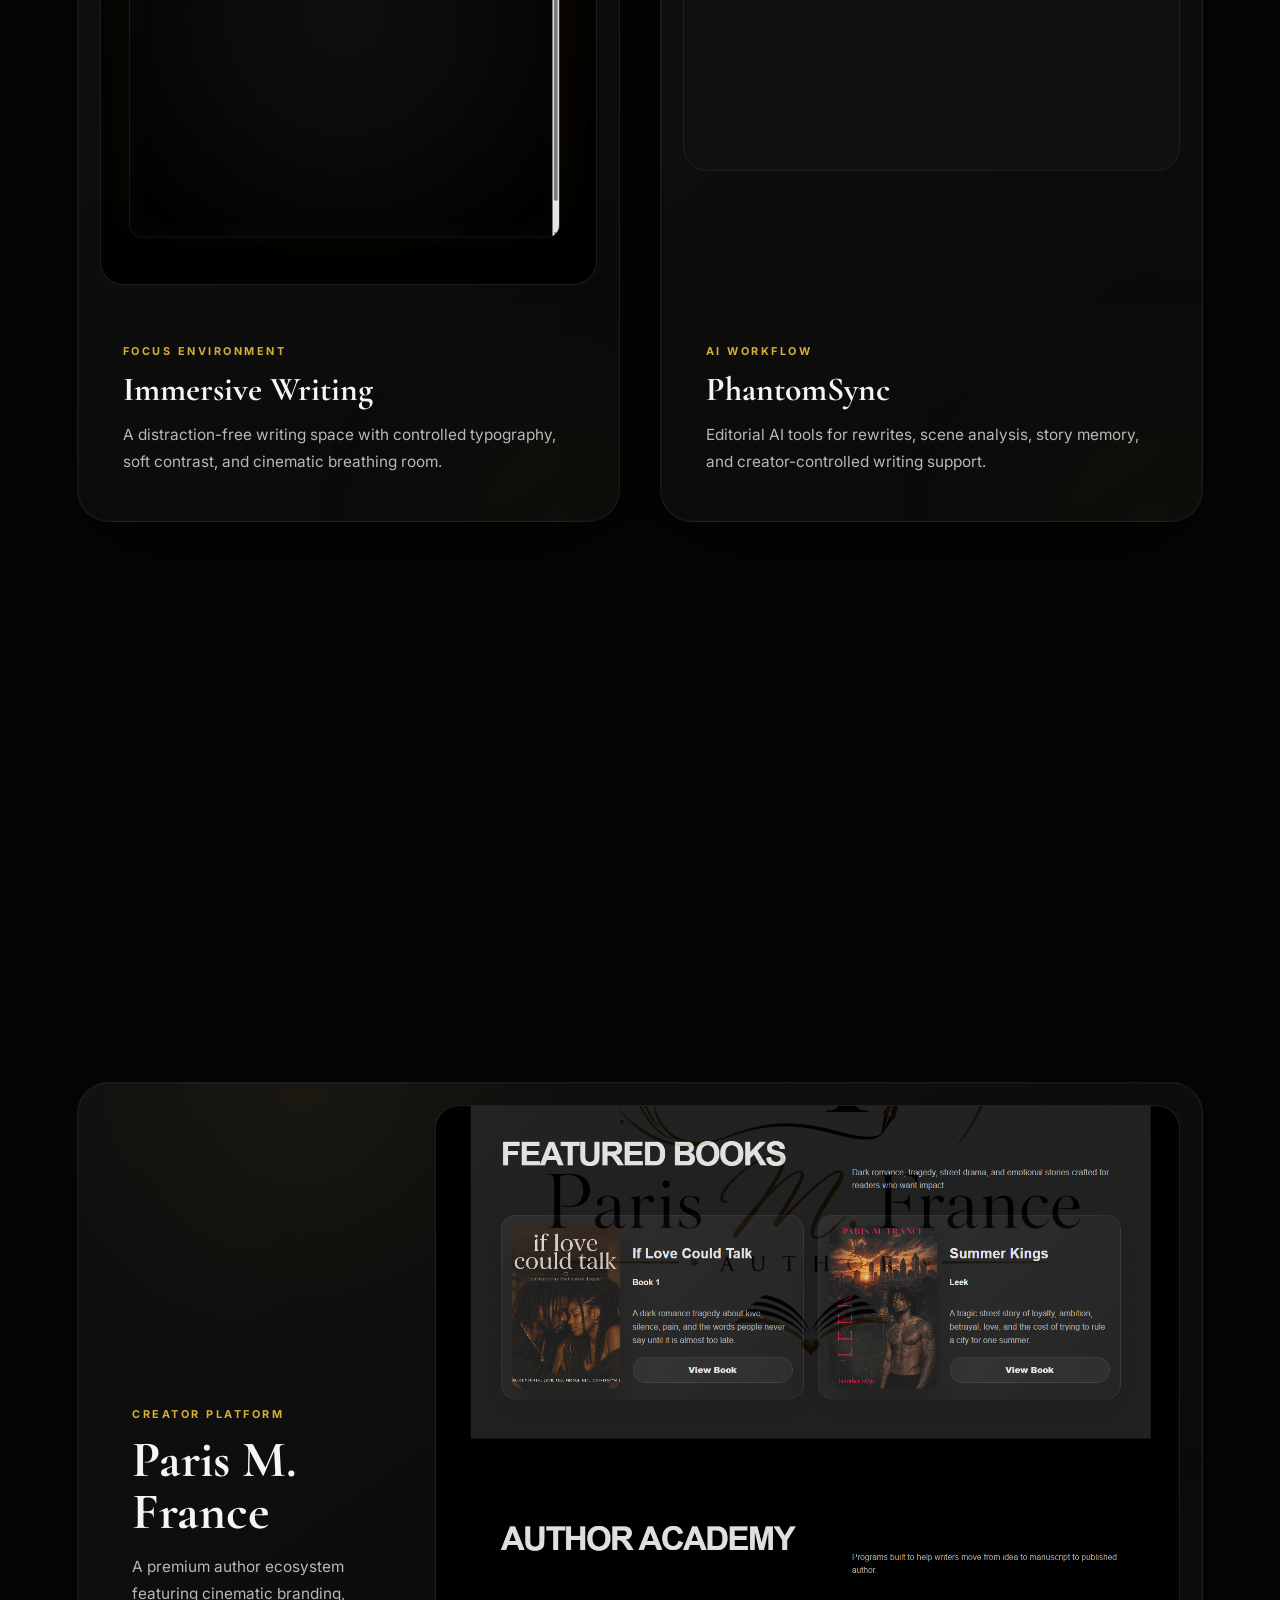
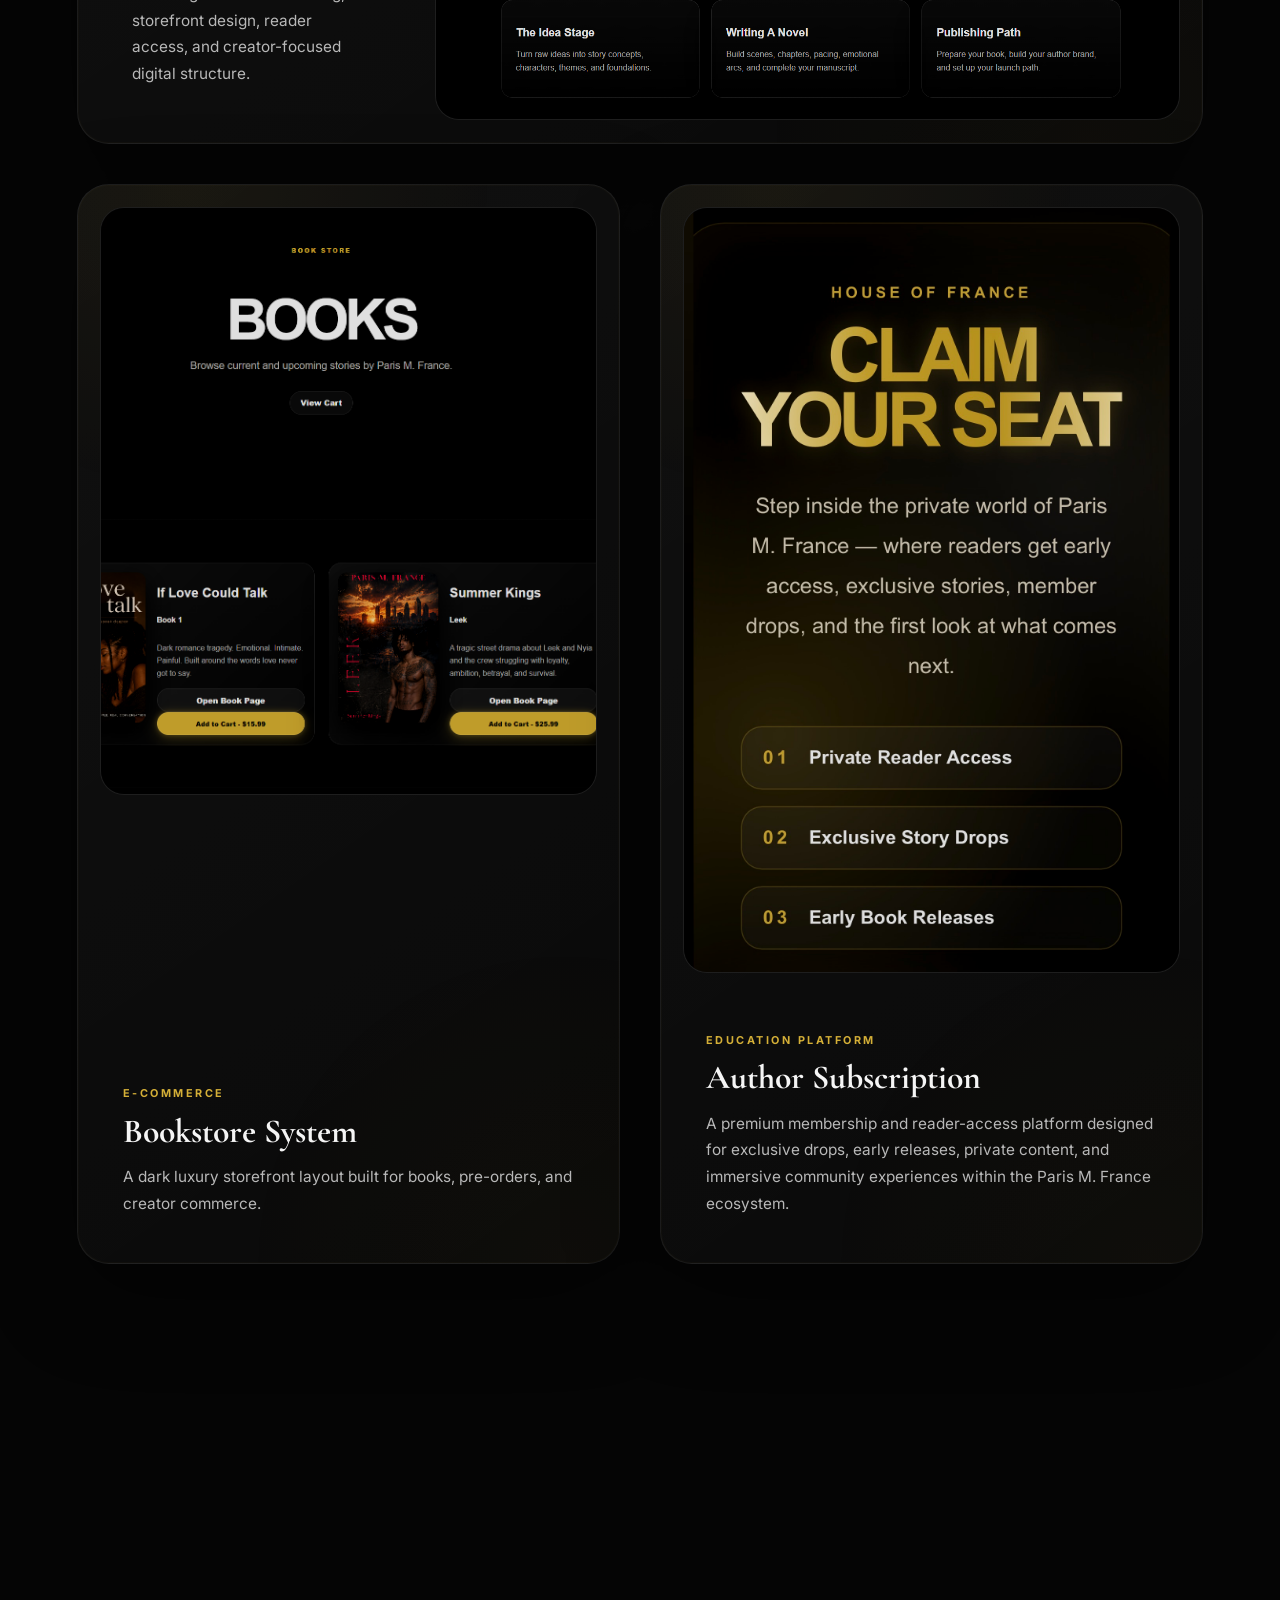
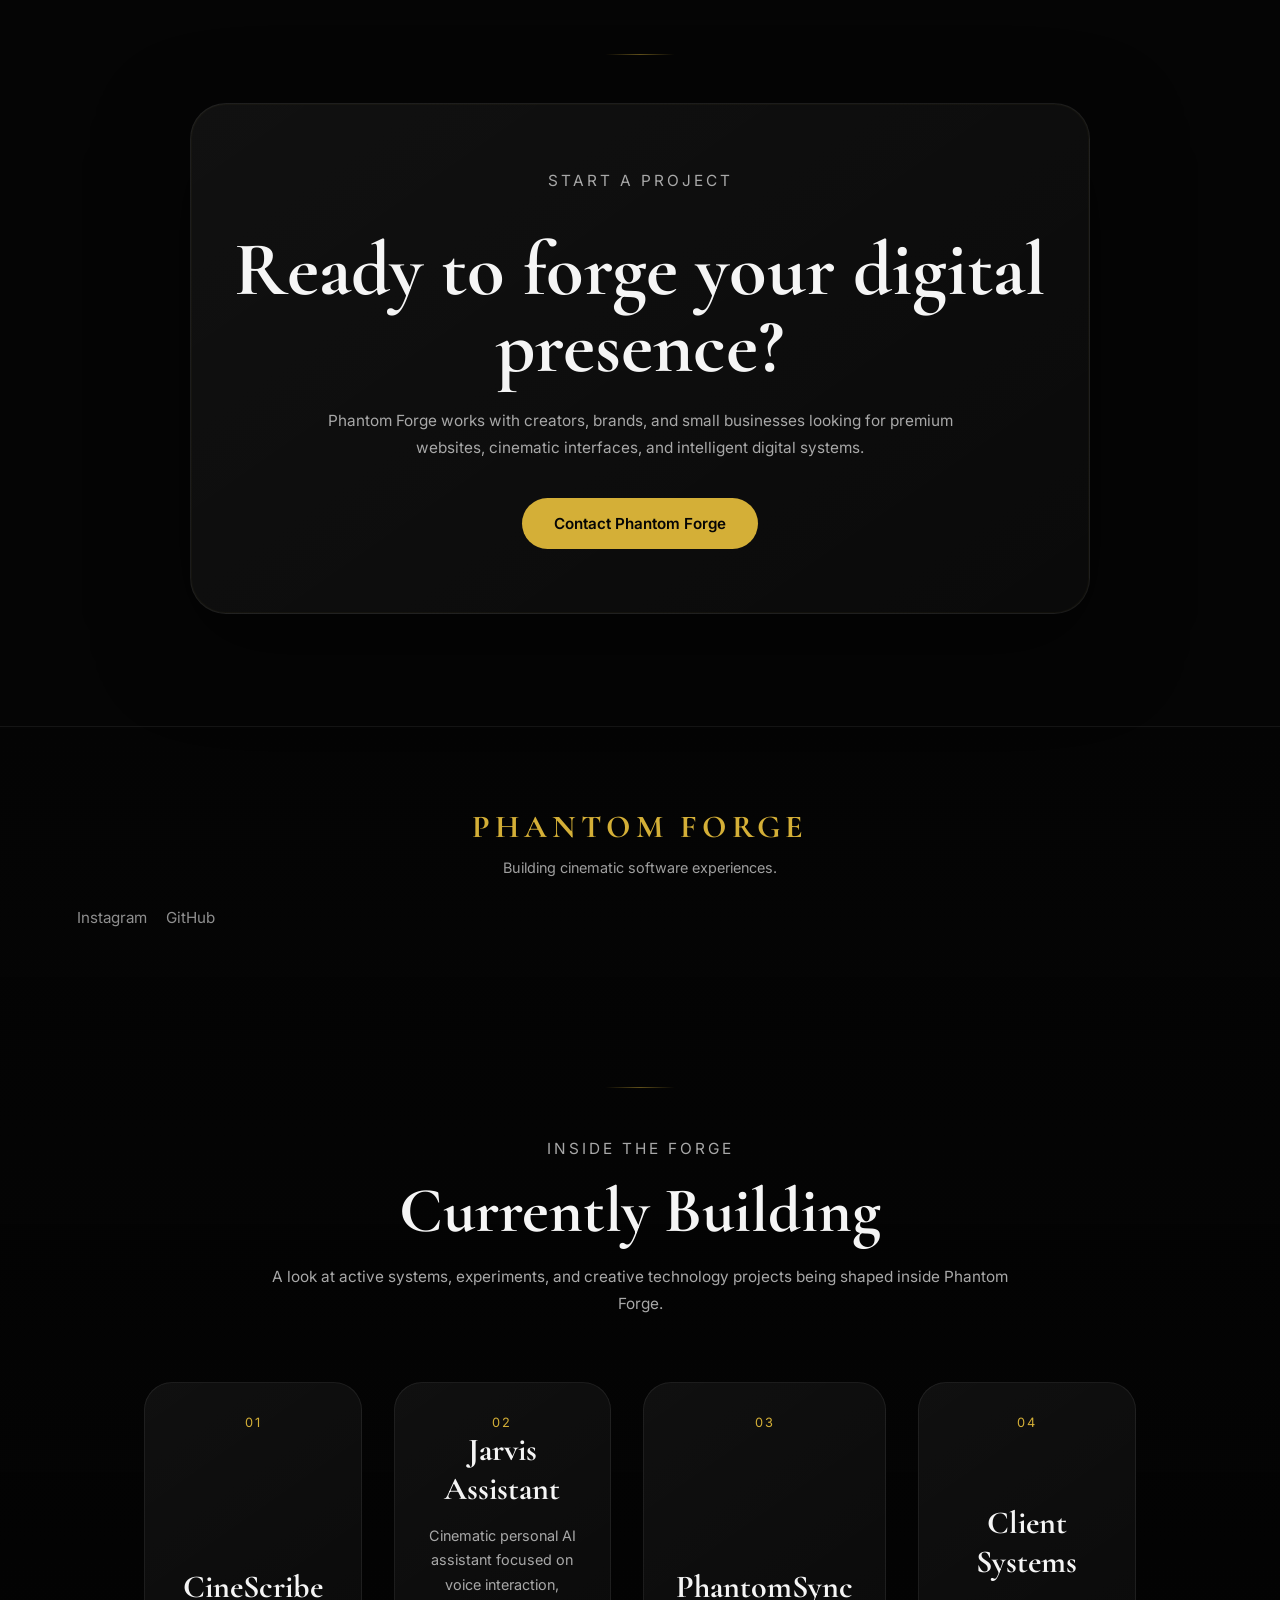
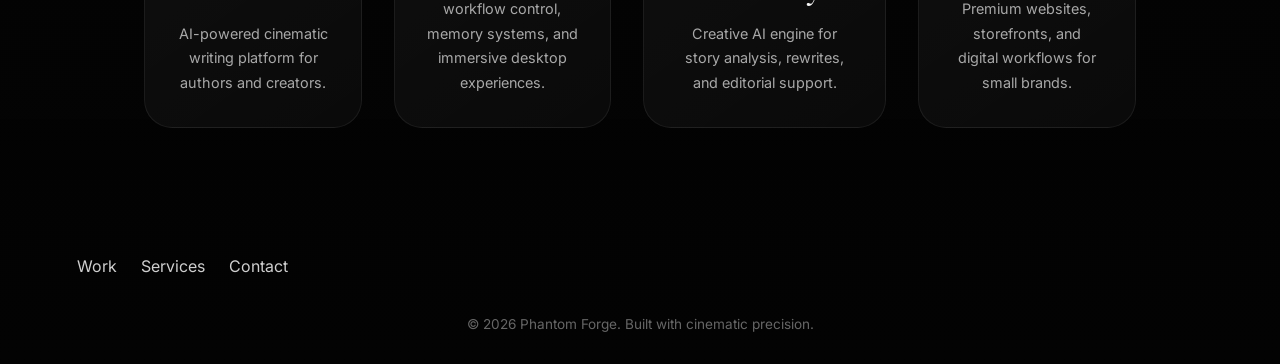
==== commit c25cae49: "Add files via upload" ====
--- a/index.html
+++ b/index.html
@@ -1,311 +1,311 @@
-<!DOCTYPE html>
-<html lang="en">
-<head>
-  <meta charset="UTF-8" />
-  <meta name="viewport" content="width=device-width, initial-scale=1.0" />
-  <title>Phantom Forge | Cinematic Software Studio</title>
-  <link rel="stylesheet" href="style.css" />
-</head>
-<body>
-
-<div class="ambient-background">
-  <div class="glow glow-1"></div>
-  <div class="glow glow-2"></div>
-  <div class="glow glow-3"></div>
-</div>
-
-<header class="hero">
-  <nav class="nav">
-    <div class="logo">
-      <img src="images/phantomforge-wordmark.png" alt="Phantom Forge Logo">
-    </div>
-    <div class="nav-links">
-      <a href="#work">Work</a>
-      <a href="#services">Services</a>
-      <a href="#contact">Contact</a>
-    </div>
-  </nav>
-
-  <section class="hero-content">
-    <p class="kicker">Creative Technology Studio</p>
-    <h1>Building cinematic software experiences.</h1>
-    <p class="hero-text">
-      Phantom Forge creates premium websites, AI-powered tools, and immersive digital systems for creators, brands, and small businesses.
-    </p>
-
-    <div class="hero-buttons">
-      <a href="#work" class="btn primary">View Work</a>
-      <a href="#contact" class="btn secondary">Start a Project</a>
-    </div>
-  </section>
-</header>
-
-<section class="section about">
-  <p>
-    Phantom Forge is a freelance creative technology studio founded by Elijah France, focused on premium UI systems, cinematic web experiences, and AI-powered creator tools.
-  </p>
-</section>
-
-<section id="services" class="section">
-  <p class="kicker">Services</p>
-  <h2>What We Build</h2>
-
-  <div class="card-grid">
-    <div class="card">
-      <h3>Cinematic Websites</h3>
-      <p>Premium responsive websites with strong visuals, clean structure, and polished mobile layouts.</p>
-    </div>
-
-    <div class="card">
-      <h3>AI Systems</h3>
-      <p>AI-powered tools, workflow helpers, and creative systems built around real user needs.</p>
-    </div>
-
-    <div class="card">
-      <h3>Creative Software</h3>
-      <p>Immersive creator-focused apps, dashboards, and digital experiences with a luxury feel.</p>
-    </div>
-  </div>
-</section>
-
-<section id="work" class="section portfolio-section">
-  <div class="section-heading">
-    <p class="kicker">Featured Work</p>
-    <h2>Selected Digital Systems</h2>
-    <p>
-      A curated look at software interfaces, AI workflows, creator platforms, and premium digital experiences built through Phantom Forge.
-    </p>
-  </div>
-
-  <div class="portfolio-showcase">
-
-    <article class="case-study hero-case">
-      <div class="case-copy">
-        <span class="case-label">Flagship Product</span>
-        <h3>CineScribe</h3>
-        <p>
-          A cinematic writing platform powered by PhantomSync, designed around immersive drafting, editorial intelligence, and creator-focused workflows.
-        </p>
-      </div>
-
-      <div class="case-media">
-        <img src="images/portfolio/cinescribe-dashboard.png" alt="CineScribe dashboard interface">
-      </div>
-    </article>
-
-    <div class="case-grid two-column">
-
-      <article class="case-study">
-        <div class="case-media">
-          <img src="images/portfolio/cinescribe-focus.jpg" alt="CineScribe focus writing mode">
-        </div>
-
-        <div class="case-copy">
-          <span class="case-label">Focus Environment</span>
-          <h3>Immersive Writing</h3>
-          <p>
-            A distraction-free writing space with controlled typography, soft contrast, and cinematic breathing room.
-          </p>
-        </div>
-      </article>
-
-      <article class="case-study">
-        <div class="case-media">
-          <img src="images/portfolio/cinescribe-phantomsync.png" alt="PhantomSync AI editorial panel">
-        </div>
-
-        <div class="case-copy">
-          <span class="case-label">AI Workflow</span>
-          <h3>PhantomSync</h3>
-          <p>
-            Editorial AI tools for rewrites, scene analysis, story memory, and creator-controlled writing support.
-          </p>
-        </div>
-      </article>
-
-    </div>
-
-    <article class="case-study video-feature">
-      <div class="case-copy">
-        <span class="case-label">Motion Demo</span>
-        <h3>CineScribe In Motion</h3>
-        <p>
-          A live look at the dashboard, editor, and cinematic writing experience.
-        </p>
-      </div>
-
-      <div class="case-media">
-        <video autoplay muted loop playsinline>
-          <source src="images/portfolio/cinescribe-clip.mp4" type="video/mp4">
-        </video>
-      </div>
-    </article>
-
-    <article class="case-study hero-case">
-      <div class="case-copy">
-        <span class="case-label">Creator Platform</span>
-        <h3>Paris M. France</h3>
-        <p>
-          A premium author ecosystem featuring cinematic branding, storefront design, reader access, and creator-focused digital structure.
-        </p>
-      </div>
-
-      <div class="case-media">
-        <img src="images/portfolio/paris-author-hero.png" alt="Paris M. France author platform">
-      </div>
-    </article>
-
-    <div class="case-grid two-column">
-
-      <article class="case-study">
-        <div class="case-media">
-          <img src="images/portfolio/paris-bookstore.png" alt="Bookstore ecommerce interface">
-        </div>
-
-        <div class="case-copy">
-          <span class="case-label">E-Commerce</span>
-          <h3>Bookstore System</h3>
-          <p>
-            A dark luxury storefront layout built for books, pre-orders, and creator commerce.
-          </p>
-        </div>
-      </article>
-
-      <article class="case-study">
-        <div class="case-media">
-          <img src="images/portfolio/paris-author-signup.jpeg" alt="Author Subscription  platform section">
-        </div>
-
-        <div class="case-copy">
-          <span class="case-label">Education Platform</span>
-          <h3>Author Subscription</h3>
-          <p>
-            A premium membership and reader-access platform designed for exclusive drops, early releases, private content, and immersive community experiences within the Paris M. France ecosystem.
-          </p>
-        </div>
-      </article>
-
-    </div>
-
-  </div>
-</section>
-
-<section class="responsive-section">
-
-  <div class="responsive-copy">
-    <p class="kicker">Responsive Experience</p>
-
-    <h2>Built For Every Screen.</h2>
-
-    <p>
-      Phantom Forge systems are designed to feel cinematic across desktop, tablet, and mobile experiences — maintaining clarity, atmosphere, and premium interaction at every size.
-    </p>
-  </div>
-
-  <div class="responsive-layout">
-
-    <div class="responsive-desktop">
-      <img src="images/portfolio/desktop-showcase.jpg" alt="Desktop experience">
-    </div>
-
-    <div class="responsive-mobile-stack">
-
-      <div class="mobile-card">
-        <img src="images/portfolio/mobile-1.jpg" alt="Mobile interface">
-      </div>
-
-      <div class="mobile-card">
-        <img src="images/portfolio/mobile-2.jpg" alt="Mobile interface">
-      </div>
-
-    </div>
-
-  </div>
-
-</section>
-
-<section id="contact" class="section contact-section">
-  <div class="contact-card">
-    <p class="kicker">Start a Project</p>
-
-    <h2>Ready to forge your digital presence?</h2>
-
-    <p>
-      Phantom Forge works with creators, brands, and small businesses looking for premium websites, cinematic interfaces, and intelligent digital systems.
-    </p>
-
-    <a href="mailto:phantomforgepro@gmail.com" class="btn primary">
-      Contact Phantom Forge
-    </a>
-  </div>
-</section>
-
-<footer class="site-footer">
-  <div class="footer-brand">
-    <h2>PHANTOM FORGE</h2>
-    <p>Building cinematic software experiences.</p>
-  </div>
-
-  <div class="footer-socials">
-
-  <a href="https://instagram.com/phantomforgepro" target="_blank">
-    Instagram
-  </a>
-
-  <a href="https://github.com/ElijahFranceDev" target="_blank">
-    GitHub
-  </a>
-
-</div>
-<section class="section forge-section">
-  <div class="section-heading">
-    <p class="kicker">Inside The Forge</p>
-    <h2>Currently Building</h2>
-    <p>
-      A look at active systems, experiments, and creative technology projects being shaped inside Phantom Forge.
-    </p>
-  </div>
-
-  <div class="forge-grid">
-
-    <div class="forge-card">
-      <span>01</span>
-      <h3>CineScribe</h3>
-      <p>AI-powered cinematic writing platform for authors and creators.</p>
-    </div>
-
-    <div class="forge-card">
-      <span>02</span>
-      <h3>Jarvis Assistant</h3>
-      <p>
-        Cinematic personal AI assistant focused on voice interaction, workflow control, memory systems, and immersive desktop experiences.
-      </p>
-    </div>
-
-    <div class="forge-card">
-      <span>03</span>
-      <h3>PhantomSync</h3>
-      <p>Creative AI engine for story analysis, rewrites, and editorial support.</p>
-    </div>
-
-    <div class="forge-card">
-      <span>04</span>
-      <h3>Client Systems</h3>
-      <p>Premium websites, storefronts, and digital workflows for small brands.</p>
-    </div>
-
-  </div>
-</section>
-
-  <div class="footer-links">
-    <a href="#work">Work</a>
-    <a href="#services">Services</a>
-    <a href="#contact">Contact</a>
-  </div>
-
-  <p class="footer-credit">© 2026 Phantom Forge. Built with cinematic precision.</p>
-</footer>
-
-<script src="script.js"></script>
-</body>
+<!DOCTYPE html>
+<html lang="en">
+<head>
+  <meta charset="UTF-8" />
+  <meta name="viewport" content="width=device-width, initial-scale=1.0" />
+  <title>Phantom Forge | Cinematic Software Studio</title>
+  <link rel="stylesheet" href="style.css" />
+</head>
+<body>
+
+<div class="ambient-background">
+  <div class="glow glow-1"></div>
+  <div class="glow glow-2"></div>
+  <div class="glow glow-3"></div>
+</div>
+
+<header class="hero">
+  <nav class="nav">
+    <div class="logo">
+      <img src="images/phantomforge-wordmark.png" alt="Phantom Forge Logo">
+    </div>
+    <div class="nav-links">
+      <a href="#work">Work</a>
+      <a href="#services">Services</a>
+      <a href="#contact">Contact</a>
+    </div>
+  </nav>
+
+  <section class="hero-content">
+    <p class="kicker">Creative Technology Studio</p>
+    <h1>Building cinematic software experiences.</h1>
+    <p class="hero-text">
+      Phantom Forge creates premium websites, AI-powered tools, and immersive digital systems for creators, brands, and small businesses.
+    </p>
+
+    <div class="hero-buttons">
+      <a href="#work" class="btn primary">View Work</a>
+      <a href="#contact" class="btn secondary">Start a Project</a>
+    </div>
+  </section>
+</header>
+
+<section class="section about">
+  <p>
+    Phantom Forge is a freelance creative technology studio founded by Elijah France, focused on premium UI systems, cinematic web experiences, and AI-powered creator tools.
+  </p>
+</section>
+
+<section id="services" class="section">
+  <p class="kicker">Services</p>
+  <h2>What We Build</h2>
+
+  <div class="card-grid">
+    <div class="card">
+      <h3>Cinematic Websites</h3>
+      <p>Premium responsive websites with strong visuals, clean structure, and polished mobile layouts.</p>
+    </div>
+
+    <div class="card">
+      <h3>AI Systems</h3>
+      <p>AI-powered tools, workflow helpers, and creative systems built around real user needs.</p>
+    </div>
+
+    <div class="card">
+      <h3>Creative Software</h3>
+      <p>Immersive creator-focused apps, dashboards, and digital experiences with a luxury feel.</p>
+    </div>
+  </div>
+</section>
+
+<section id="work" class="section portfolio-section">
+  <div class="section-heading">
+    <p class="kicker">Featured Work</p>
+    <h2>Selected Digital Systems</h2>
+    <p>
+      A curated look at software interfaces, AI workflows, creator platforms, and premium digital experiences built through Phantom Forge.
+    </p>
+  </div>
+
+  <div class="portfolio-showcase">
+
+    <article class="case-study hero-case">
+      <div class="case-copy">
+        <span class="case-label">Flagship Product</span>
+        <h3>CineScribe</h3>
+        <p>
+          A cinematic writing platform powered by PhantomSync, designed around immersive drafting, editorial intelligence, and creator-focused workflows.
+        </p>
+      </div>
+
+      <div class="case-media">
+        <img src="images/portfolio/cinescribe-dashboard.png" alt="CineScribe dashboard interface">
+      </div>
+    </article>
+
+    <div class="case-grid two-column">
+
+      <article class="case-study">
+        <div class="case-media">
+          <img src="images/portfolio/cinescribe-focus.jpg" alt="CineScribe focus writing mode">
+        </div>
+
+        <div class="case-copy">
+          <span class="case-label">Focus Environment</span>
+          <h3>Immersive Writing</h3>
+          <p>
+            A distraction-free writing space with controlled typography, soft contrast, and cinematic breathing room.
+          </p>
+        </div>
+      </article>
+
+      <article class="case-study">
+        <div class="case-media">
+          <img src="images/portfolio/cinescribe-phantomsync.png" alt="PhantomSync AI editorial panel">
+        </div>
+
+        <div class="case-copy">
+          <span class="case-label">AI Workflow</span>
+          <h3>PhantomSync</h3>
+          <p>
+            Editorial AI tools for rewrites, scene analysis, story memory, and creator-controlled writing support.
+          </p>
+        </div>
+      </article>
+
+    </div>
+
+    <article class="case-study video-feature">
+      <div class="case-copy">
+        <span class="case-label">Motion Demo</span>
+        <h3>CineScribe In Motion</h3>
+        <p>
+          A live look at the dashboard, editor, and cinematic writing experience.
+        </p>
+      </div>
+
+      <div class="case-media">
+        <video autoplay muted loop playsinline>
+          <source src="images/portfolio/cinescribe-clip.mp4" type="video/mp4">
+        </video>
+      </div>
+    </article>
+
+    <article class="case-study hero-case">
+      <div class="case-copy">
+        <span class="case-label">Creator Platform</span>
+        <h3>Paris M. France</h3>
+        <p>
+          A premium author ecosystem featuring cinematic branding, storefront design, reader access, and creator-focused digital structure.
+        </p>
+      </div>
+
+      <div class="case-media">
+        <img src="images/portfolio/paris-author-hero.png" alt="Paris M. France author platform">
+      </div>
+    </article>
+
+    <div class="case-grid two-column">
+
+      <article class="case-study">
+        <div class="case-media">
+          <img src="images/portfolio/paris-bookstore.png" alt="Bookstore ecommerce interface">
+        </div>
+
+        <div class="case-copy">
+          <span class="case-label">E-Commerce</span>
+          <h3>Bookstore System</h3>
+          <p>
+            A dark luxury storefront layout built for books, pre-orders, and creator commerce.
+          </p>
+        </div>
+      </article>
+
+      <article class="case-study">
+        <div class="case-media">
+          <img src="images/portfolio/paris-author-signup.jpeg" alt="Author Subscription  platform section">
+        </div>
+
+        <div class="case-copy">
+          <span class="case-label">Education Platform</span>
+          <h3>Author Subscription</h3>
+          <p>
+            A premium membership and reader-access platform designed for exclusive drops, early releases, private content, and immersive community experiences within the Paris M. France ecosystem.
+          </p>
+        </div>
+      </article>
+
+    </div>
+
+  </div>
+</section>
+
+<section class="responsive-section">
+
+  <div class="responsive-copy">
+    <p class="kicker">Responsive Experience</p>
+
+    <h2>Built For Every Screen.</h2>
+
+    <p>
+      Phantom Forge systems are designed to feel cinematic across desktop, tablet, and mobile experiences — maintaining clarity, atmosphere, and premium interaction at every size.
+    </p>
+  </div>
+
+  <div class="responsive-layout">
+
+    <div class="responsive-desktop">
+      <img src="images/portfolio/desktop-showcase.jpg" alt="Desktop experience">
+    </div>
+
+    <div class="responsive-mobile-stack">
+
+      <div class="mobile-card">
+        <img src="images/portfolio/mobile-1.jpg" alt="Mobile interface">
+      </div>
+
+      <div class="mobile-card">
+        <img src="images/portfolio/mobile-2.jpg" alt="Mobile interface">
+      </div>
+
+    </div>
+
+  </div>
+
+</section>
+
+<section id="contact" class="section contact-section">
+  <div class="contact-card">
+    <p class="kicker">Start a Project</p>
+
+    <h2>Ready to forge your digital presence?</h2>
+
+    <p>
+      Phantom Forge works with creators, brands, and small businesses looking for premium websites, cinematic interfaces, and intelligent digital systems.
+    </p>
+
+    <a href="mailto:phantomforgepro@gmail.com" class="btn primary">
+      Contact Phantom Forge
+    </a>
+  </div>
+</section>
+
+<footer class="site-footer">
+  <div class="footer-brand">
+    <h2>PHANTOM FORGE</h2>
+    <p>Building cinematic software experiences.</p>
+  </div>
+
+  <div class="footer-socials">
+
+  <a href="https://instagram.com/phantomforgepro" target="_blank">
+    Instagram
+  </a>
+
+  <a href="https://github.com/ElijahFranceDev" target="_blank">
+    GitHub
+  </a>
+
+</div>
+<section class="section forge-section">
+  <div class="section-heading">
+    <p class="kicker">Inside The Forge</p>
+    <h2>Currently Building</h2>
+    <p>
+      A look at active systems, experiments, and creative technology projects being shaped inside Phantom Forge.
+    </p>
+  </div>
+
+  <div class="forge-grid">
+
+    <div class="forge-card">
+      <span>01</span>
+      <h3>CineScribe</h3>
+      <p>AI-powered cinematic writing platform for authors and creators.</p>
+    </div>
+
+    <div class="forge-card">
+      <span>02</span>
+      <h3>Jarvis Assistant</h3>
+      <p>
+        Cinematic personal AI assistant focused on voice interaction, workflow control, memory systems, and immersive desktop experiences.
+      </p>
+    </div>
+
+    <div class="forge-card">
+      <span>03</span>
+      <h3>PhantomSync</h3>
+      <p>Creative AI engine for story analysis, rewrites, and editorial support.</p>
+    </div>
+
+    <div class="forge-card">
+      <span>04</span>
+      <h3>Client Systems</h3>
+      <p>Premium websites, storefronts, and digital workflows for small brands.</p>
+    </div>
+
+  </div>
+</section>
+
+  <div class="footer-links">
+    <a href="#work">Work</a>
+    <a href="#services">Services</a>
+    <a href="#contact">Contact</a>
+  </div>
+
+  <p class="footer-credit">© 2026 Phantom Forge. Built with cinematic precision.</p>
+</footer>
+
+<script src="script.js"></script>
+</body>
 </html>
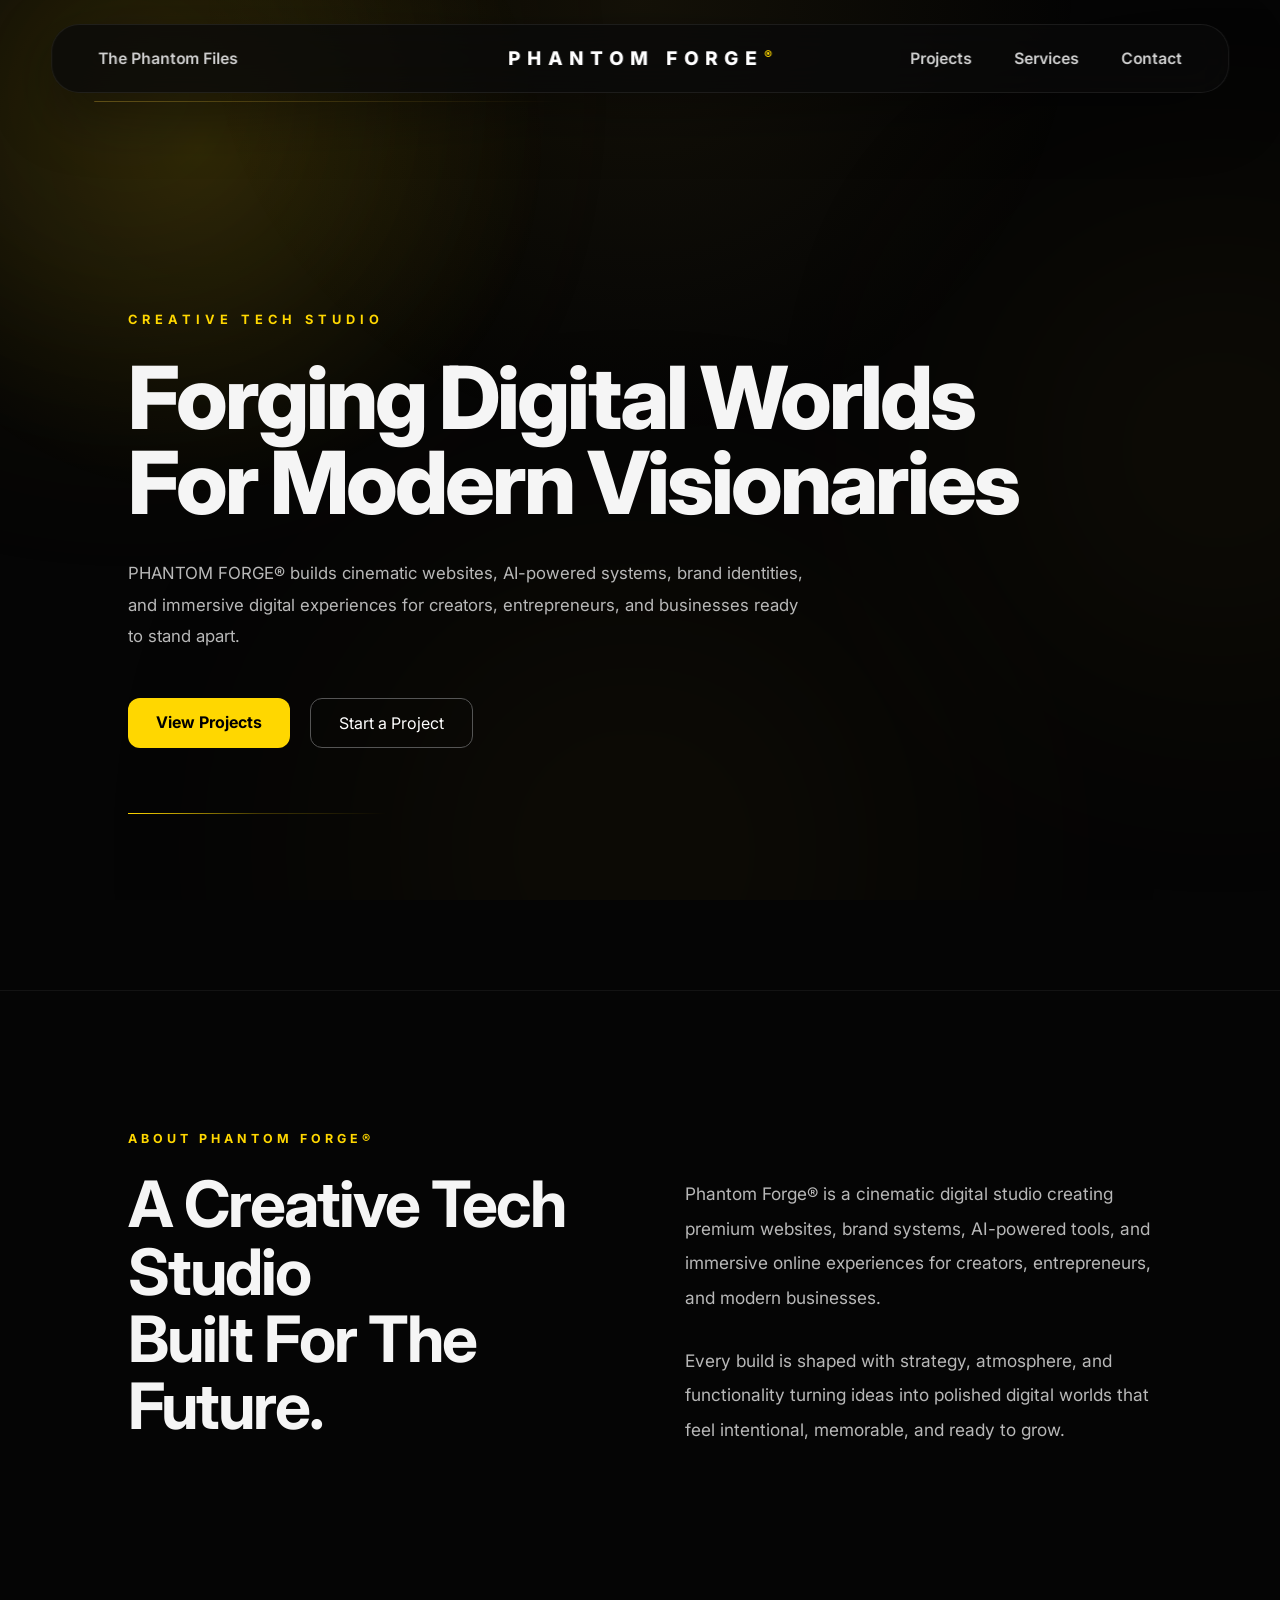
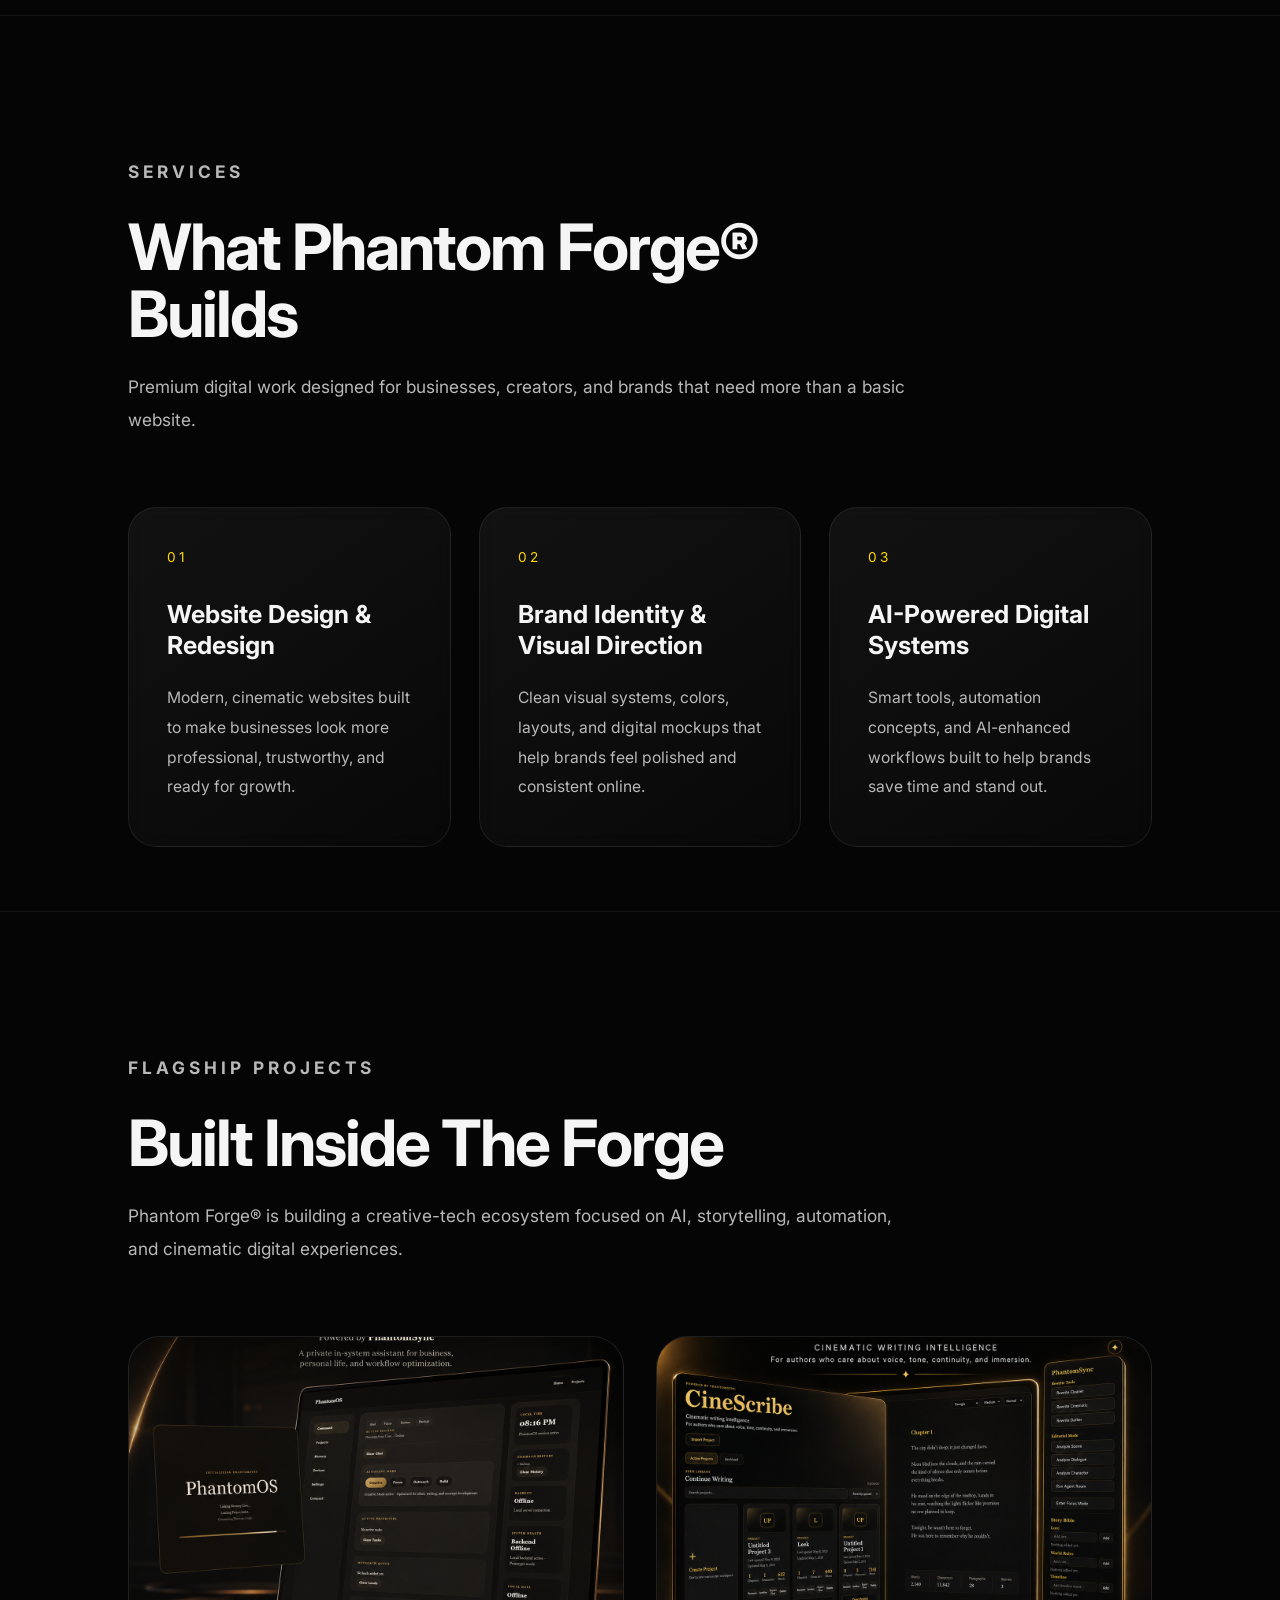
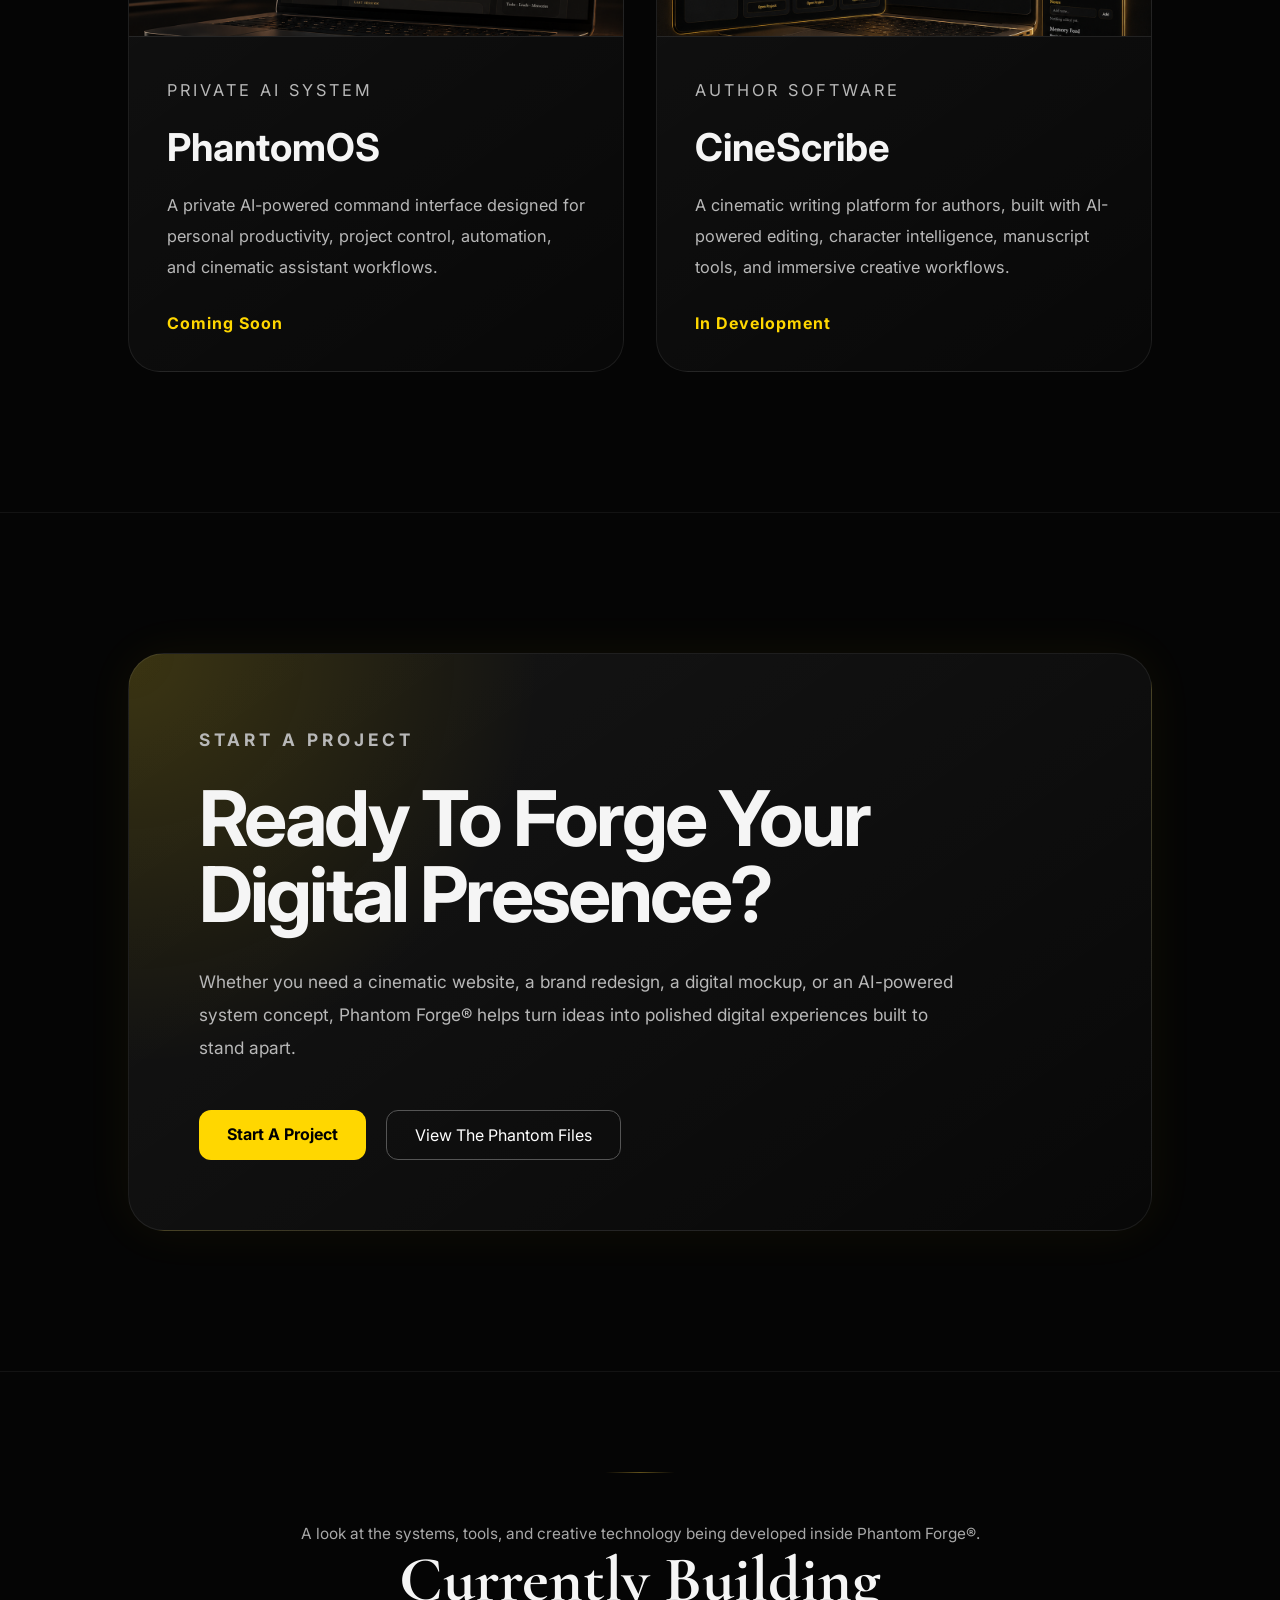
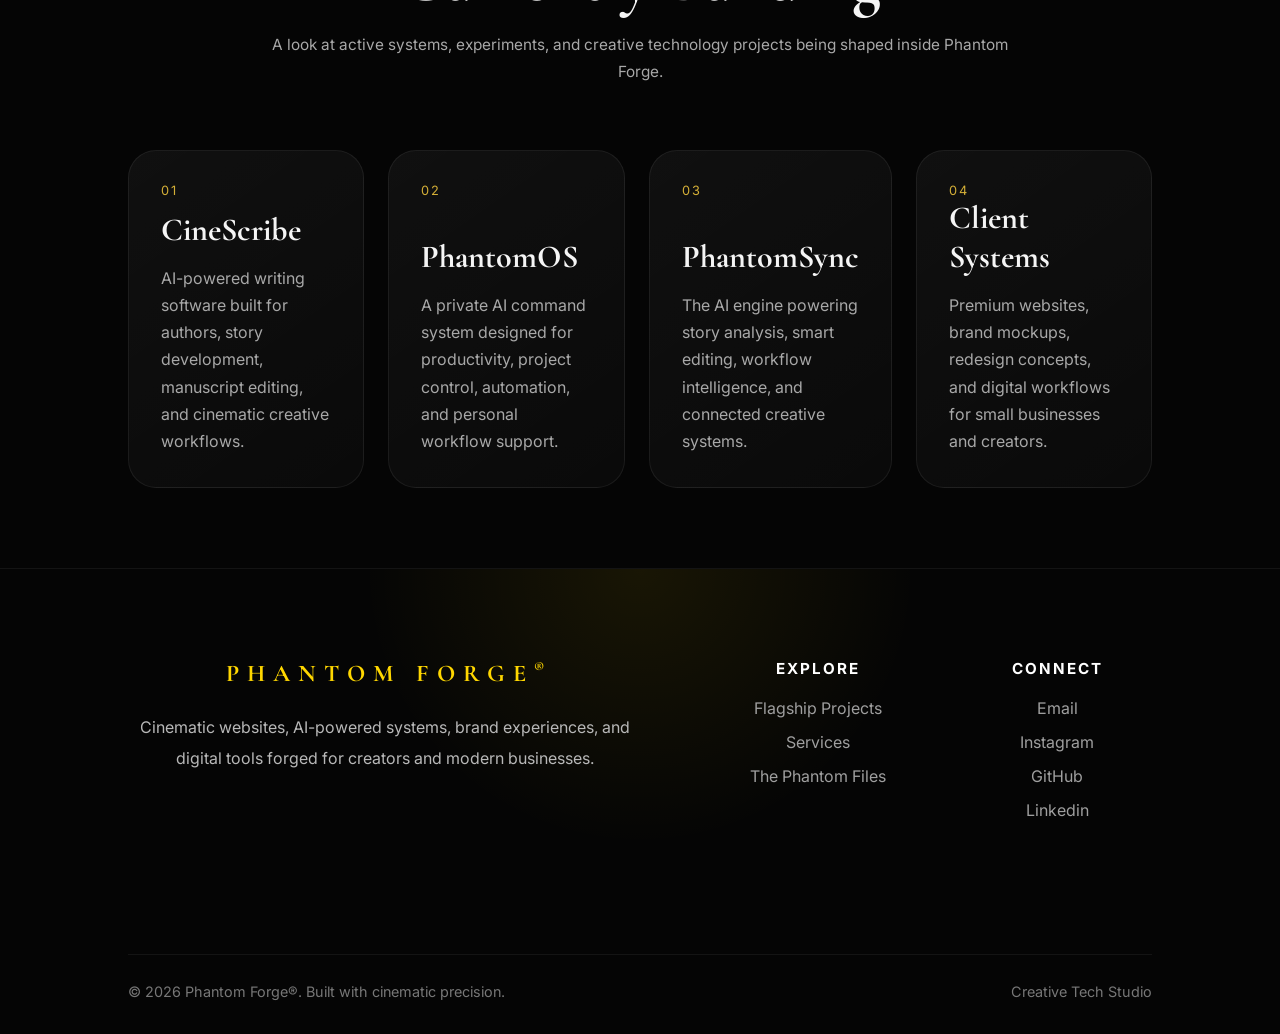
==== commit 72d31917: "Update Phantom Forge homepage and Phantom Files archive" ====
--- a/index.html
+++ b/index.html
@@ -1,311 +1,264 @@
-<!DOCTYPE html>
-<html lang="en">
-<head>
-  <meta charset="UTF-8" />
-  <meta name="viewport" content="width=device-width, initial-scale=1.0" />
-  <title>Phantom Forge | Cinematic Software Studio</title>
-  <link rel="stylesheet" href="style.css" />
-</head>
-<body>
-
-<div class="ambient-background">
-  <div class="glow glow-1"></div>
-  <div class="glow glow-2"></div>
-  <div class="glow glow-3"></div>
-</div>
-
-<header class="hero">
-  <nav class="nav">
-    <div class="logo">
-      <img src="images/phantomforge-wordmark.png" alt="Phantom Forge Logo">
-    </div>
-    <div class="nav-links">
-      <a href="#work">Work</a>
-      <a href="#services">Services</a>
-      <a href="#contact">Contact</a>
-    </div>
-  </nav>
-
-  <section class="hero-content">
-    <p class="kicker">Creative Technology Studio</p>
-    <h1>Building cinematic software experiences.</h1>
-    <p class="hero-text">
-      Phantom Forge creates premium websites, AI-powered tools, and immersive digital systems for creators, brands, and small businesses.
-    </p>
-
-    <div class="hero-buttons">
-      <a href="#work" class="btn primary">View Work</a>
-      <a href="#contact" class="btn secondary">Start a Project</a>
-    </div>
-  </section>
-</header>
-
-<section class="section about">
-  <p>
-    Phantom Forge is a freelance creative technology studio founded by Elijah France, focused on premium UI systems, cinematic web experiences, and AI-powered creator tools.
-  </p>
-</section>
-
-<section id="services" class="section">
-  <p class="kicker">Services</p>
-  <h2>What We Build</h2>
-
-  <div class="card-grid">
-    <div class="card">
-      <h3>Cinematic Websites</h3>
-      <p>Premium responsive websites with strong visuals, clean structure, and polished mobile layouts.</p>
-    </div>
-
-    <div class="card">
-      <h3>AI Systems</h3>
-      <p>AI-powered tools, workflow helpers, and creative systems built around real user needs.</p>
-    </div>
-
-    <div class="card">
-      <h3>Creative Software</h3>
-      <p>Immersive creator-focused apps, dashboards, and digital experiences with a luxury feel.</p>
-    </div>
-  </div>
-</section>
-
-<section id="work" class="section portfolio-section">
-  <div class="section-heading">
-    <p class="kicker">Featured Work</p>
-    <h2>Selected Digital Systems</h2>
-    <p>
-      A curated look at software interfaces, AI workflows, creator platforms, and premium digital experiences built through Phantom Forge.
-    </p>
-  </div>
-
-  <div class="portfolio-showcase">
-
-    <article class="case-study hero-case">
-      <div class="case-copy">
-        <span class="case-label">Flagship Product</span>
-        <h3>CineScribe</h3>
-        <p>
-          A cinematic writing platform powered by PhantomSync, designed around immersive drafting, editorial intelligence, and creator-focused workflows.
-        </p>
-      </div>
-
-      <div class="case-media">
-        <img src="images/portfolio/cinescribe-dashboard.png" alt="CineScribe dashboard interface">
-      </div>
-    </article>
-
-    <div class="case-grid two-column">
-
-      <article class="case-study">
-        <div class="case-media">
-          <img src="images/portfolio/cinescribe-focus.jpg" alt="CineScribe focus writing mode">
-        </div>
-
-        <div class="case-copy">
-          <span class="case-label">Focus Environment</span>
-          <h3>Immersive Writing</h3>
-          <p>
-            A distraction-free writing space with controlled typography, soft contrast, and cinematic breathing room.
-          </p>
-        </div>
-      </article>
-
-      <article class="case-study">
-        <div class="case-media">
-          <img src="images/portfolio/cinescribe-phantomsync.png" alt="PhantomSync AI editorial panel">
-        </div>
-
-        <div class="case-copy">
-          <span class="case-label">AI Workflow</span>
-          <h3>PhantomSync</h3>
-          <p>
-            Editorial AI tools for rewrites, scene analysis, story memory, and creator-controlled writing support.
-          </p>
-        </div>
-      </article>
-
-    </div>
-
-    <article class="case-study video-feature">
-      <div class="case-copy">
-        <span class="case-label">Motion Demo</span>
-        <h3>CineScribe In Motion</h3>
-        <p>
-          A live look at the dashboard, editor, and cinematic writing experience.
-        </p>
-      </div>
-
-      <div class="case-media">
-        <video autoplay muted loop playsinline>
-          <source src="images/portfolio/cinescribe-clip.mp4" type="video/mp4">
-        </video>
-      </div>
-    </article>
-
-    <article class="case-study hero-case">
-      <div class="case-copy">
-        <span class="case-label">Creator Platform</span>
-        <h3>Paris M. France</h3>
-        <p>
-          A premium author ecosystem featuring cinematic branding, storefront design, reader access, and creator-focused digital structure.
-        </p>
-      </div>
-
-      <div class="case-media">
-        <img src="images/portfolio/paris-author-hero.png" alt="Paris M. France author platform">
-      </div>
-    </article>
-
-    <div class="case-grid two-column">
-
-      <article class="case-study">
-        <div class="case-media">
-          <img src="images/portfolio/paris-bookstore.png" alt="Bookstore ecommerce interface">
-        </div>
-
-        <div class="case-copy">
-          <span class="case-label">E-Commerce</span>
-          <h3>Bookstore System</h3>
-          <p>
-            A dark luxury storefront layout built for books, pre-orders, and creator commerce.
-          </p>
-        </div>
-      </article>
-
-      <article class="case-study">
-        <div class="case-media">
-          <img src="images/portfolio/paris-author-signup.jpeg" alt="Author Subscription  platform section">
-        </div>
-
-        <div class="case-copy">
-          <span class="case-label">Education Platform</span>
-          <h3>Author Subscription</h3>
-          <p>
-            A premium membership and reader-access platform designed for exclusive drops, early releases, private content, and immersive community experiences within the Paris M. France ecosystem.
-          </p>
-        </div>
-      </article>
-
-    </div>
-
-  </div>
-</section>
-
-<section class="responsive-section">
-
-  <div class="responsive-copy">
-    <p class="kicker">Responsive Experience</p>
-
-    <h2>Built For Every Screen.</h2>
-
-    <p>
-      Phantom Forge systems are designed to feel cinematic across desktop, tablet, and mobile experiences — maintaining clarity, atmosphere, and premium interaction at every size.
-    </p>
-  </div>
-
-  <div class="responsive-layout">
-
-    <div class="responsive-desktop">
-      <img src="images/portfolio/desktop-showcase.jpg" alt="Desktop experience">
-    </div>
-
-    <div class="responsive-mobile-stack">
-
-      <div class="mobile-card">
-        <img src="images/portfolio/mobile-1.jpg" alt="Mobile interface">
-      </div>
-
-      <div class="mobile-card">
-        <img src="images/portfolio/mobile-2.jpg" alt="Mobile interface">
-      </div>
-
-    </div>
-
-  </div>
-
-</section>
-
-<section id="contact" class="section contact-section">
-  <div class="contact-card">
-    <p class="kicker">Start a Project</p>
-
-    <h2>Ready to forge your digital presence?</h2>
-
-    <p>
-      Phantom Forge works with creators, brands, and small businesses looking for premium websites, cinematic interfaces, and intelligent digital systems.
-    </p>
-
-    <a href="mailto:phantomforgepro@gmail.com" class="btn primary">
-      Contact Phantom Forge
-    </a>
-  </div>
-</section>
-
-<footer class="site-footer">
-  <div class="footer-brand">
-    <h2>PHANTOM FORGE</h2>
-    <p>Building cinematic software experiences.</p>
-  </div>
-
-  <div class="footer-socials">
-
-  <a href="https://instagram.com/phantomforgepro" target="_blank">
-    Instagram
-  </a>
-
-  <a href="https://github.com/ElijahFranceDev" target="_blank">
-    GitHub
-  </a>
-
-</div>
-<section class="section forge-section">
-  <div class="section-heading">
-    <p class="kicker">Inside The Forge</p>
-    <h2>Currently Building</h2>
-    <p>
-      A look at active systems, experiments, and creative technology projects being shaped inside Phantom Forge.
-    </p>
-  </div>
-
-  <div class="forge-grid">
-
-    <div class="forge-card">
-      <span>01</span>
-      <h3>CineScribe</h3>
-      <p>AI-powered cinematic writing platform for authors and creators.</p>
-    </div>
-
-    <div class="forge-card">
-      <span>02</span>
-      <h3>Jarvis Assistant</h3>
-      <p>
-        Cinematic personal AI assistant focused on voice interaction, workflow control, memory systems, and immersive desktop experiences.
-      </p>
-    </div>
-
-    <div class="forge-card">
-      <span>03</span>
-      <h3>PhantomSync</h3>
-      <p>Creative AI engine for story analysis, rewrites, and editorial support.</p>
-    </div>
-
-    <div class="forge-card">
-      <span>04</span>
-      <h3>Client Systems</h3>
-      <p>Premium websites, storefronts, and digital workflows for small brands.</p>
-    </div>
-
-  </div>
-</section>
-
-  <div class="footer-links">
-    <a href="#work">Work</a>
-    <a href="#services">Services</a>
-    <a href="#contact">Contact</a>
-  </div>
-
-  <p class="footer-credit">© 2026 Phantom Forge. Built with cinematic precision.</p>
-</footer>
-
-<script src="script.js"></script>
-</body>
+<!DOCTYPE html>
+<html lang="en">
+<head>
+  <meta charset="UTF-8" />
+  <meta name="viewport" content="width=device-width, initial-scale=1.0" />
+  <title>Phantom Forge | Cinematic Software Studio</title>
+  <link rel="stylesheet" href="style.css" />
+</head>
+<body>
+
+    <div id="site-navbar"></div>
+
+<div class="ambient-background">
+  <div class="glow glow-1"></div>
+  <div class="glow glow-2"></div>
+  <div class="glow glow-3"></div>
+</div>
+
+<section class="hero-section">
+    <div class="hero-content">
+
+        <p class="hero-tag">CREATIVE TECH STUDIO</p>
+
+        <h1 class="hero-title">
+            Forging Digital Worlds <br>
+            For Modern Visionaries
+        </h1>
+
+        <p class="hero-subtitle">
+            PHANTOM FORGE® builds cinematic websites, AI-powered systems,
+            brand identities, and immersive digital experiences for creators,
+            entrepreneurs, and businesses ready to stand apart.
+        </p>
+
+        <div class="hero-buttons">
+            <a href="phantom-files.html" class="btn-primary">View Projects</a>
+            <a href="#contact" class="btn-secondary">Start a Project</a>
+        </div>
+        <div class="hero-line"></div>
+
+    </div>
+</section>
+
+<section class="about-section" id="about">
+    <div class="about-left">
+        <p class="section-tag">ABOUT PHANTOM FORGE®</p>
+
+        <h2>
+            A Creative Tech Studio <br>
+            Built For The Future.
+        </h2>
+    </div>
+
+    <div class="about-right">
+        <p>
+            Phantom Forge® is a cinematic digital studio creating premium websites,
+            brand systems, AI-powered tools, and immersive online experiences for
+            creators, entrepreneurs, and modern businesses.
+        </p>
+
+        <p>
+            Every build is shaped with strategy, atmosphere, and functionality
+            turning ideas into polished digital worlds that feel intentional,
+            memorable, and ready to grow.
+        </p>
+    </div>
+</section>
+
+<section class="services-section" id="services">
+    <div class="section-header">
+        <p class="section-tag">SERVICES</p>
+        <h2>What Phantom Forge® Builds</h2>
+        <p>
+            Premium digital work designed for businesses, creators, and brands that need more than a basic website.
+        </p>
+    </div>
+
+    <div class="services-grid">
+
+        <div class="service-card">
+            <span class="service-number">01</span>
+            <h3>Website Design & Redesign</h3>
+            <p>
+                Modern, cinematic websites built to make businesses look more professional, trustworthy, and ready for growth.
+            </p>
+        </div>
+
+        <div class="service-card">
+            <span class="service-number">02</span>
+            <h3>Brand Identity & Visual Direction</h3>
+            <p>
+                Clean visual systems, colors, layouts, and digital mockups that help brands feel polished and consistent online.
+            </p>
+        </div>
+
+        <div class="service-card">
+            <span class="service-number">03</span>
+            <h3>AI-Powered Digital Systems</h3>
+            <p>
+                Smart tools, automation concepts, and AI-enhanced workflows built to help brands save time and stand out.
+            </p>
+        </div>
+
+    </div>
+</section>
+
+<section class="flagship-section" id="projects">
+    <div class="section-header">
+        <p class="section-tag">FLAGSHIP PROJECTS</p>
+        <h2>Built Inside The Forge</h2>
+        <p>
+            Phantom Forge® is building a creative-tech ecosystem focused on AI,
+            storytelling, automation, and cinematic digital experiences.
+        </p>
+    </div>
+
+    <div class="flagship-grid">
+
+        <div class="flagship-card">
+            <div class="flagship-image">
+                <img src="images/portfolio/phantomos.png" alt="PhantomOS mockup">
+            </div>
+
+            <div class="flagship-content">
+                <p class="project-type">PRIVATE AI SYSTEM</p>
+                <h3>PhantomOS</h3>
+                <p>
+                    A private AI-powered command interface designed for personal productivity,
+                    project control, automation, and cinematic assistant workflows.
+                </p>
+                <a href="#" class="project-link">Coming Soon</a>
+            </div>
+        </div>
+
+        <div class="flagship-card">
+            <div class="flagship-image">
+                <img src="images/portfolio/cinescribe-mockup.png" alt="CineScribe mockup">
+            </div>
+
+            <div class="flagship-content">
+                <p class="project-type">AUTHOR SOFTWARE</p>
+                <h3>CineScribe</h3>
+                <p>
+                    A cinematic writing platform for authors, built with AI-powered editing,
+                    character intelligence, manuscript tools, and immersive creative workflows.
+                </p>
+                <a href="#" class="project-link">In Development</a>
+            </div>
+        </div>
+
+    </div>
+</section>
+
+<section class="cta-section" id="contact">
+    <div class="cta-card">
+        <p class="section-tag">START A PROJECT</p>
+
+        <h2>
+            Ready To Forge Your Digital Presence?
+        </h2>
+
+        <p>
+            Whether you need a cinematic website, a brand redesign, a digital mockup,
+            or an AI-powered system concept, Phantom Forge® helps turn ideas into
+            polished digital experiences built to stand apart.
+        </p>
+
+        <div class="cta-actions">
+            <a href="mailto:phantomforgepro@gmail.com" class="btn-primary">
+                Start A Project
+            </a>
+
+            <a href="phantom-files.html" class="btn-secondary">
+                View The Phantom Files
+            </a>
+        </div>
+    </div>
+</section>
+
+<section class="section forge-section">
+  <div class="section-heading">
+    <p>A look at the systems, tools, and creative technology being developed inside Phantom Forge®.</p>
+    <h2>Currently Building</h2>
+    <p>
+      A look at active systems, experiments, and creative technology projects being shaped inside Phantom Forge.
+    </p>
+  </div>
+
+  <div class="forge-grid">
+
+    <div class="forge-card">
+        <span>01</span>
+        <h3>CineScribe</h3>
+        <p>
+            AI-powered writing software built for authors, story development,
+            manuscript editing, and cinematic creative workflows.
+        </p>
+    </div>
+
+    <div class="forge-card">
+        <span>02</span>
+        <h3>PhantomOS</h3>
+        <p>
+            A private AI command system designed for productivity,
+            project control, automation, and personal workflow support.
+        </p>
+    </div>
+
+    <div class="forge-card">
+        <span>03</span>
+        <h3>PhantomSync</h3>
+        <p>
+            The AI engine powering story analysis, smart editing,
+            workflow intelligence, and connected creative systems.
+        </p>
+    </div>
+
+    <div class="forge-card">
+        <span>04</span>
+        <h3>Client Systems</h3>
+        <p>
+            Premium websites, brand mockups, redesign concepts,
+            and digital workflows for small businesses and creators.
+        </p>
+    </div>
+
+</div>
+</section>
+
+<footer class="site-footer">
+    <div class="footer-top">
+        <div class="footer-brand">
+            <h2>PHANTOM FORGE<span>®</span></h2>
+            <p>
+                Cinematic websites, AI-powered systems, brand experiences,
+                and digital tools forged for creators and modern businesses.
+            </p>
+        </div>
+
+        <div class="footer-links">
+            <div>
+                <h4>Explore</h4>
+                <a href="#projects">Flagship Projects</a>
+                <a href="#services">Services</a>
+                <a href="phantom-files.html">The Phantom Files</a>
+            </div>
+
+            <div>
+                <h4>Connect</h4>
+                <a href="mailto:phantomforgepro@gmail.com">Email</a>
+                <a href="https://www.instagram.com/phantomforgepro/">Instagram</a>
+                <a href="https://github.com/ElijahFranceDev">GitHub</a>
+                <a href="https://www.linkedin.com/in/elijah-france-70a1b340a/">Linkedin</a>
+            </div>
+        </div>
+    </div>
+
+    <div class="footer-bottom">
+        <p>© 2026 Phantom Forge®. Built with cinematic precision.</p>
+        <p>Creative Tech Studio</p>
+    </div>
+<script src="script.js"></script>
+</body>
 </html>
--- a/style.css
+++ b/style.css
@@ -8,6 +8,50 @@
 
 html{
   scroll-behavior:smooth;
+}
+
+body {
+    background: #050505;
+    color: #f5f5f5;
+    font-family: 'Inter', sans-serif;
+}
+
+.hero-title {
+    font-size: 4rem;
+    font-weight: 800;
+    line-height: 1.1;
+    max-width: 800px;
+}
+
+.hero-subtitle {
+    margin-top: 20px;
+    max-width: 700px;
+    font-size: 1.2rem;
+    color: #b3b3b3;
+    line-height: 1.8;
+}
+
+.hero-buttons {
+    margin-top: 35px;
+    display: flex;
+    gap: 20px;
+}
+
+.btn-primary {
+    background: gold;
+    color: black;
+    padding: 14px 28px;
+    border-radius: 12px;
+    text-decoration: none;
+    font-weight: 700;
+}
+
+.btn-secondary {
+    border: 1px solid #555;
+    color: white;
+    padding: 14px 28px;
+    border-radius: 12px;
+    text-decoration: none;
 }
 
 body{
@@ -39,43 +83,101 @@
    NAVBAR
 ========================= */
 
-.nav{
-  position:sticky;
-
-  top:24px;
-
-  z-index:1000;
-
-  width:min(64%, 1650px);
-
-  margin:0 auto;
-
-  padding:1.2rem 2.5rem;
-
-  display:flex;
-  align-items:center;
-  justify-content:space-between;
-
-  border-radius:28px;
-
-  background:rgba(10,10,10,0.72);
-
-  backdrop-filter:blur(18px);
-
-  border:1px solid rgba(255,255,255,0.06);
-
-  box-shadow:
-    0 15px 50px rgba(0,0,0,0.45),
-    inset 0 0 0 1px rgba(212,175,55,0.04);
-}
-
-.logo{
-  display:flex;
-  align-items:center;
-
-  gap:1.6rem;
-
-  flex-shrink:0;
+.navbar {
+    position: fixed;
+    top: 24px;
+    left: 50%;
+    transform: translateX(-50%);
+    width: 95%;
+    max-width: 1500px;
+
+    display: grid;
+    grid-template-columns: 1fr auto 1fr;
+    align-items: center;
+
+    padding: 24px 48px;
+
+    background: rgba(10,10,10,0.78);
+    border: 1px solid rgba(255,255,255,0.08);
+
+    backdrop-filter: blur(20px);
+    -webkit-backdrop-filter: blur(20px);
+
+    border-radius: 28px;
+    z-index: 1000;
+}
+
+.logo {
+    text-align: center;
+    font-size: 1.2rem;
+    letter-spacing: 7px;
+    font-weight: 800;
+    color: white;
+    white-space: nowrap;
+}
+
+.logo span {
+    color: gold;
+    font-size: 0.75rem;
+    vertical-align: top;
+    letter-spacing: 0;
+}
+
+.nav-left,
+.nav-right {
+    display: flex;
+    align-items: center;
+}
+
+.nav-left {
+    justify-content: flex-start;
+}
+
+.nav-right {
+    justify-content: flex-end;
+    gap: 44px;
+}
+
+.nav-left a,
+.nav-right a {
+    color: #d1d1d1;
+    text-decoration: none;
+    font-size: 1rem;
+    font-weight: 600;
+    transition: all 0.3s ease;
+}
+
+.nav-left a:hover,
+.nav-right a:hover {
+    color: gold;
+}
+.nav-links {
+    display: flex;
+    gap: 40px;
+}
+
+.nav-links a {
+    color: #d1d1d1;
+    text-decoration: none;
+    font-size: 0.95rem;
+    transition: all 0.3s ease;
+}
+
+.nav-links a:hover {
+    color: gold;
+}
+
+.logo {
+    font-size: 1.15rem;
+    letter-spacing: 5px;
+    font-weight: 700;
+    color: white;
+}
+
+.logo span {
+    color: gold;
+    font-size: 0.9rem;
+    vertical-align: top;
 }
 
 .logo img{
@@ -124,11 +226,12 @@
     0 0 35px rgba(212,175,55,0.12);
 }
 
-.nav-links{
-  display:flex;
-  align-items:center;
-
-  gap:3.5rem;
+.nav-links a {
+    color: #d1d1d1;
+    text-decoration: none;
+    font-size: 1rem;
+    font-weight: 500;
+    transition: all 0.3s ease;
 }
 
 .nav-links a{
@@ -1284,4 +1387,1085 @@
   .forge-grid{
     grid-template-columns:1fr;
   }
+}
+.hero-section {
+    position: relative;
+    overflow: hidden;
+}
+
+.hero-section::before {
+    content: "";
+    position: absolute;
+    width: 700px;
+    height: 700px;
+    background: radial-gradient(circle, rgba(255,215,0,0.12) 0%, transparent 70%);
+    top: -200px;
+    left: -150px;
+    z-index: 0;
+    pointer-events: none;
+}
+
+.hero-content {
+    position: relative;
+    z-index: 2;
+}
+.btn-primary,
+.btn-secondary,
+.nav-links a {
+    transition: all 0.3s ease;
+}
+
+.btn-primary:hover {
+    transform: translateY(-3px);
+    box-shadow: 0 0 25px rgba(255,215,0,0.35);
+}
+
+.btn-secondary:hover {
+    border-color: gold;
+    color: gold;
+}
+
+.nav-links a:hover {
+    color: gold;
+}
+html {
+    scroll-behavior: smooth;
+}
+.services-section {
+    padding: 140px 8%;
+}
+
+.section-tag {
+    color: gold;
+    letter-spacing: 3px;
+    font-size: 0.8rem;
+    margin-bottom: 15px;
+}
+
+.section-header h2 {
+    font-size: 3rem;
+    margin-bottom: 60px;
+}
+
+.services-grid {
+    display: grid;
+    grid-template-columns: repeat(auto-fit, minmax(280px, 1fr));
+    gap: 30px;
+}
+
+.service-card {
+    background: rgba(255,255,255,0.03);
+    border: 1px solid rgba(255,255,255,0.08);
+    padding: 40px;
+    border-radius: 24px;
+    transition: all 0.3s ease;
+    backdrop-filter: blur(10px);
+}
+
+.service-card:hover {
+    transform: translateY(-8px);
+    border-color: rgba(255,215,0,0.4);
+    box-shadow: 0 0 30px rgba(255,215,0,0.08);
+}
+
+.service-card h3 {
+    margin-bottom: 20px;
+    font-size: 1.5rem;
+}
+
+.service-card p {
+    color: #b5b5b5;
+    line-height: 1.8;
+}
+.about-section {
+    padding: 140px 8%;
+    display: grid;
+    grid-template-columns: 1fr 1fr;
+    gap: 80px;
+    align-items: start;
+}
+
+.about-section h2 {
+    font-size: 3.5rem;
+    line-height: 1.1;
+}
+
+.about-right p {
+    color: #b5b5b5;
+    line-height: 2;
+    margin-bottom: 30px;
+    font-size: 1.05rem;
+}
+.logo {
+    font-size: 1rem;
+    letter-spacing: 4px;
+    font-weight: 700;
+    color: white;
+}
+
+.logo span {
+    color: gold;
+    font-size: 0.8rem;
+    vertical-align: top;
+}
+.hero-section {
+    min-height: 100vh;
+    padding: 200px 10% 80px;
+    display: flex;
+    align-items: center;
+    position: relative;
+    overflow: hidden;
+}
+
+.hero-content {
+    max-width: 950px;
+    position: relative;
+    z-index: 2;
+}
+
+.hero-tag {
+    color: gold;
+    letter-spacing: 5px;
+    font-size: 0.8rem;
+    font-weight: 700;
+    margin-bottom: 28px;
+}
+
+.hero-title {
+    font-size: clamp(3.8rem, 6.8vw, 6.8rem);
+    line-height: 0.98;
+    letter-spacing: -3px;
+    font-weight: 800;
+    max-width: 950px;
+}
+
+.hero-subtitle {
+    margin-top: 32px;
+    max-width: 680px;
+    font-size: 1.05rem;
+    color: #b8b8b8;
+    line-height: 1.9;
+}
+
+.hero-buttons {
+    margin-top: 45px;
+    display: flex;
+    gap: 20px;
+    flex-wrap: wrap;
+}
+.hero-line {
+    margin-top: 65px;
+    width: 260px;
+    height: 1px;
+    background: linear-gradient(90deg, gold, rgba(255,215,0,0.25), transparent);
+}
+.about-section {
+    padding: 140px 10%;
+    display: grid;
+    grid-template-columns: 1fr 1fr;
+    gap: 90px;
+    align-items: start;
+    border-top: 1px solid rgba(255,255,255,0.06);
+}
+
+.section-tag {
+    color: gold;
+    letter-spacing: 4px;
+    font-size: 0.78rem;
+    font-weight: 700;
+    margin-bottom: 24px;
+}
+
+.about-left h2 {
+    font-size: clamp(2.7rem, 5vw, 5rem);
+    line-height: 1.05;
+    letter-spacing: -2px;
+}
+
+.about-right {
+    padding-top: 46px;
+}
+
+.about-right p {
+    color: #b8b8b8;
+    line-height: 2;
+    margin-bottom: 28px;
+    font-size: 1.08rem;
+}
+.services-section {
+    padding: 140px 10%;
+    border-top: 1px solid rgba(255,255,255,0.06);
+}
+
+.section-header {
+    max-width: 780px;
+    margin-bottom: 70px;
+}
+
+.section-header h2 {
+    font-size: clamp(2.7rem, 5vw, 5rem);
+    line-height: 1.05;
+    letter-spacing: -2px;
+    margin-bottom: 24px;
+}
+
+.section-header p {
+    color: #b8b8b8;
+    font-size: 1.08rem;
+    line-height: 1.9;
+}
+
+.services-grid {
+    display: grid;
+    grid-template-columns: repeat(3, 1fr);
+    gap: 28px;
+}
+
+.service-card {
+    min-height: 340px;
+    padding: 38px;
+    border-radius: 28px;
+    background: linear-gradient(
+        145deg,
+        rgba(255,255,255,0.055),
+        rgba(255,255,255,0.015)
+    );
+    border: 1px solid rgba(255,255,255,0.08);
+    transition: all 0.35s ease;
+}
+
+.service-card:hover {
+    transform: translateY(-10px);
+    border-color: rgba(255,215,0,0.35);
+    box-shadow: 0 0 35px rgba(255,215,0,0.08);
+}
+
+.service-number {
+    display: inline-block;
+    color: gold;
+    font-size: 0.85rem;
+    letter-spacing: 3px;
+    margin-bottom: 34px;
+}
+
+.service-card h3 {
+    font-size: 1.55rem;
+    line-height: 1.25;
+    margin-bottom: 22px;
+}
+
+.service-card p {
+    color: #b8b8b8;
+    line-height: 1.9;
+    font-size: 0.98rem;
+}
+@media (max-width: 900px) {
+    .services-grid,
+    .about-section {
+        grid-template-columns: 1fr;
+    }
+
+    .about-right {
+        padding-top: 0;
+    }
+
+    .services-section,
+    .about-section,
+    .hero-section {
+        padding-left: 7%;
+        padding-right: 7%;
+    }
+}
+.flagship-section {
+    padding: 140px 10%;
+    border-top: 1px solid rgba(255,255,255,0.06);
+}
+
+.flagship-grid {
+    display: grid;
+    grid-template-columns: repeat(2, 1fr);
+    gap: 32px;
+}
+
+.flagship-card {
+    overflow: hidden;
+    border-radius: 32px;
+    background: linear-gradient(
+        145deg,
+        rgba(255,255,255,0.06),
+        rgba(255,255,255,0.015)
+    );
+    border: 1px solid rgba(255,255,255,0.08);
+    transition: all 0.35s ease;
+}
+
+.flagship-card:hover {
+    transform: translateY(-10px);
+    border-color: rgba(255,215,0,0.35);
+    box-shadow: 0 0 40px rgba(255,215,0,0.08);
+}
+
+.flagship-image {
+    height: 300px;
+    overflow: hidden;
+    background: rgba(255,255,255,0.03);
+    border-bottom: 1px solid rgba(255,255,255,0.06);
+}
+
+.flagship-image img {
+    width: 100%;
+    height: 100%;
+    object-fit: cover;
+    display: block;
+    transition: transform 0.45s ease;
+}
+
+.flagship-card:hover .flagship-image img {
+    transform: scale(1.04);
+}
+
+.flagship-content {
+    padding: 38px;
+}
+
+.project-type {
+    color: gold;
+    font-size: 0.78rem;
+    letter-spacing: 3px;
+    text-transform: uppercase;
+    margin-bottom: 18px;
+}
+
+.flagship-card h3 {
+    font-size: clamp(2rem, 3vw, 3.3rem);
+    margin-bottom: 20px;
+}
+
+.flagship-card p {
+    color: #b8b8b8;
+    line-height: 1.9;
+    font-size: 1.02rem;
+}
+
+.project-link {
+    display: inline-block;
+    margin-top: 30px;
+    color: gold;
+    text-decoration: none;
+    font-weight: 700;
+    letter-spacing: 1px;
+}
+@media (max-width: 900px) {
+    .flagship-grid {
+        grid-template-columns: 1fr;
+    }
+
+    .flagship-image {
+        height: 240px;
+    }
+}
+.cta-section {
+    padding: 140px 10%;
+    border-top: 1px solid rgba(255,255,255,0.06);
+}
+
+.cta-card {
+    min-height: 420px;
+    border-radius: 36px;
+    padding: 70px;
+    background:
+        radial-gradient(circle at top left, rgba(255,215,0,0.16), transparent 35%),
+        linear-gradient(145deg, rgba(255,255,255,0.07), rgba(255,255,255,0.015));
+    border: 1px solid rgba(255,255,255,0.08);
+    box-shadow: 0 0 50px rgba(255,215,0,0.05);
+}
+
+.cta-card h2 {
+    font-size: clamp(2.8rem, 6vw, 6rem);
+    line-height: 1;
+    letter-spacing: -3px;
+    max-width: 950px;
+    margin-bottom: 32px;
+}
+
+.cta-card p {
+    max-width: 760px;
+    color: #b8b8b8;
+    line-height: 1.9;
+    font-size: 1.08rem;
+}
+
+.cta-actions {
+    display: flex;
+    gap: 20px;
+    flex-wrap: wrap;
+    margin-top: 45px;
+}
+@media (max-width: 700px) {
+    .cta-card {
+        padding: 42px 28px;
+    }
+
+    .cta-card h2 {
+        letter-spacing: -1px;
+    }
+}
+.forge-section {
+    padding: 100px 10% 80px;
+    border-top: 1px solid rgba(255,255,255,0.06);
+}
+
+.forge-grid {
+    display: grid;
+    grid-template-columns: repeat(4, 1fr);
+    gap: 24px;
+    margin-top: 60px;
+}
+@media (max-width: 1000px) {
+    .forge-grid {
+        grid-template-columns: repeat(2, 1fr);
+    }
+}
+
+@media (max-width: 650px) {
+    .forge-grid {
+        grid-template-columns: 1fr;
+    }
+}
+.site-footer {
+    padding: 90px 10% 34px;
+    border-top: 1px solid rgba(255,255,255,0.06);
+    background:
+        radial-gradient(circle at top center, rgba(255,215,0,0.08), transparent 35%),
+        #050505;
+}
+
+.footer-top {
+    display: grid;
+    grid-template-columns: 1.2fr 1fr;
+    gap: 80px;
+    margin-bottom: 80px;
+}
+
+.footer-brand h2 {
+    color: gold;
+    letter-spacing: 8px;
+    font-size: 1.5rem;
+    margin-bottom: 24px;
+}
+
+.footer-brand h2 span {
+    font-size: 0.85rem;
+    vertical-align: top;
+    letter-spacing: 0;
+}
+
+.footer-brand p {
+    max-width: 560px;
+    color: #b8b8b8;
+    line-height: 1.9;
+    font-size: 1rem;
+}
+
+.footer-links {
+    display: grid;
+    grid-template-columns: repeat(2, 1fr);
+    gap: 50px;
+}
+
+.footer-links h4 {
+    color: white;
+    margin-bottom: 20px;
+    font-size: 0.95rem;
+    letter-spacing: 2px;
+    text-transform: uppercase;
+}
+
+.footer-links a {
+    display: block;
+    color: #9f9f9f;
+    text-decoration: none;
+    margin-bottom: 14px;
+    transition: all 0.3s ease;
+}
+
+.footer-links a:hover {
+    color: gold;
+    transform: translateX(4px);
+}
+
+.footer-bottom {
+    padding-top: 28px;
+    border-top: 1px solid rgba(255,255,255,0.06);
+    display: flex;
+    justify-content: space-between;
+    gap: 20px;
+    color: #777;
+    font-size: 0.85rem;
+}
+.navbar {
+    position: fixed;
+    top: 24px;
+    left: 50%;
+    transform: translateX(-50%);
+    width: 92%;
+    max-width: 1500px;
+
+    display: grid;
+    grid-template-columns: 1fr auto 1fr;
+    align-items: center;
+
+    padding: 22px 46px;
+
+    background: rgba(10,10,10,0.78);
+    border: 1px solid rgba(255,255,255,0.08);
+
+    backdrop-filter: blur(20px);
+    -webkit-backdrop-filter: blur(20px);
+
+    border-radius: 28px;
+    z-index: 1000;
+
+    box-shadow: 0 20px 60px rgba(0,0,0,0.35);
+}
+
+.logo {
+    text-align: center;
+    font-size: 1.18rem;
+    letter-spacing: 7px;
+    font-weight: 800;
+    color: white;
+    text-decoration: none;
+    white-space: nowrap;
+}
+
+.logo span {
+    color: gold;
+    font-size: 0.75rem;
+    vertical-align: top;
+    letter-spacing: 0;
+}
+
+.nav-left,
+.nav-right {
+    display: flex;
+    align-items: center;
+}
+
+.nav-left {
+    justify-content: flex-start;
+}
+
+.nav-right {
+    justify-content: flex-end;
+    gap: 42px;
+}
+
+.nav-left a,
+.nav-right a {
+    color: #d1d1d1;
+    text-decoration: none;
+    font-size: 0.98rem;
+    font-weight: 600;
+    transition: all 0.3s ease;
+}
+
+.nav-left a:hover,
+.nav-right a:hover,
+.logo:hover {
+    color: gold;
+}
+@media (max-width: 850px) {
+    .navbar {
+        width: 92%;
+        padding: 18px 22px;
+        grid-template-columns: 1fr;
+        gap: 16px;
+        text-align: center;
+    }
+
+    .nav-left,
+    .nav-right {
+        justify-content: center;
+    }
+
+    .nav-right {
+        gap: 24px;
+        flex-wrap: wrap;
+    }
+
+    .logo {
+        order: -1;
+        font-size: 1rem;
+        letter-spacing: 5px;
+    }
+}
+@media (max-width: 800px) {
+    .phantom-files-page {
+        padding: 170px 7% 80px;
+    }
+
+    .files-hero h1 {
+        letter-spacing: -1px;
+    }
+
+    .file-case {
+        margin-bottom: 80px;
+    }
+}
+.phantom-files-hero {
+    padding: 190px 10% 70px;
+    background:
+        radial-gradient(circle at top left, rgba(255,215,0,0.10), transparent 30%),
+        #050505;
+}
+
+.phantom-files-hero .kicker {
+    color: gold;
+    text-transform: uppercase;
+    letter-spacing: 4px;
+    font-size: 0.78rem;
+    font-weight: 700;
+    margin-bottom: 24px;
+}
+
+.phantom-files-hero h1 {
+    font-size: clamp(3.5rem, 7vw, 7rem);
+    line-height: 0.95;
+    letter-spacing: -3px;
+    margin-bottom: 28px;
+}
+
+.phantom-files-hero p {
+    max-width: 760px;
+    color: #b8b8b8;
+    line-height: 1.9;
+    font-size: 1.08rem;
+}
+
+.phantom-files-main {
+    padding: 40px 10% 120px;
+    background: #050505;
+}
+
+.file-card {
+    margin-bottom: 110px;
+}
+
+.file-info {
+    margin-bottom: 30px;
+}
+
+.file-info span {
+    color: gold;
+    letter-spacing: 3px;
+    font-size: 0.78rem;
+    font-weight: 700;
+}
+
+.file-info h2 {
+    font-size: clamp(2.2rem, 4vw, 4rem);
+    margin: 14px 0;
+}
+
+.file-info p {
+    max-width: 850px;
+    color: #b8b8b8;
+    line-height: 1.8;
+}
+
+.file-card img {
+    width: 100%;
+    display: block;
+    border-radius: 30px;
+    border: 1px solid rgba(255,255,255,0.08);
+    box-shadow: 0 0 45px rgba(0,0,0,0.35);
+}
+
+.section-divider {
+    margin: 130px 0 80px;
+    border-top: 1px solid rgba(255,255,255,0.08);
+    text-align: center;
+}
+
+.section-divider span {
+    display: inline-block;
+    transform: translateY(-50%);
+    background: #050505;
+    padding: 0 24px;
+    color: gold;
+    letter-spacing: 4px;
+    text-transform: uppercase;
+    font-size: 0.75rem;
+    font-weight: 700;
+}
+/* ============================= */
+/* PHANTOM FILES PAGE */
+/* ============================= */
+
+.phantom-files-hero {
+    padding: 200px 10% 90px;
+    background:
+        radial-gradient(circle at top left, rgba(255,215,0,0.11), transparent 30%),
+        radial-gradient(circle at top right, rgba(255,215,0,0.05), transparent 35%),
+        #050505;
+}
+
+.phantom-files-hero .kicker {
+    color: gold;
+    text-transform: uppercase;
+    letter-spacing: 5px;
+    font-size: 0.78rem;
+    font-weight: 800;
+    margin-bottom: 26px;
+}
+
+.phantom-files-hero h1 {
+    font-size: clamp(3.8rem, 8vw, 8rem);
+    line-height: 0.92;
+    letter-spacing: -4px;
+    margin-bottom: 30px;
+}
+
+.phantom-files-hero p {
+    max-width: 820px;
+    color: #b8b8b8;
+    line-height: 1.9;
+    font-size: 1.1rem;
+}
+
+.phantom-files-main {
+    padding: 40px 10% 120px;
+    background:
+        radial-gradient(circle at 80% 20%, rgba(255,215,0,0.05), transparent 28%),
+        #050505;
+}
+
+/* Featured File */
+
+.featured-file {
+    display: grid;
+    grid-template-columns: 0.8fr 1.2fr;
+    gap: 44px;
+    align-items: center;
+    padding: 38px;
+    border-radius: 36px;
+    background: linear-gradient(
+        145deg,
+        rgba(255,255,255,0.065),
+        rgba(255,255,255,0.015)
+    );
+    border: 1px solid rgba(255,255,255,0.08);
+    box-shadow: 0 0 55px rgba(0,0,0,0.35);
+    margin-bottom: 140px;
+}
+
+.featured-file-content h2 {
+    font-size: clamp(2.5rem, 5vw, 5.4rem);
+    line-height: 0.98;
+    letter-spacing: -3px;
+    margin: 18px 0 26px;
+}
+
+.featured-file-content p {
+    color: #b8b8b8;
+    line-height: 1.9;
+    font-size: 1.04rem;
+}
+
+.file-label {
+    color: gold;
+    letter-spacing: 3px;
+    font-size: 0.76rem;
+    font-weight: 800;
+    text-transform: uppercase;
+}
+
+.file-tags {
+    display: flex;
+    flex-wrap: wrap;
+    gap: 12px;
+    margin-top: 34px;
+}
+
+.file-tags span {
+    padding: 10px 14px;
+    border-radius: 999px;
+    color: #d8d8d8;
+    background: rgba(255,255,255,0.055);
+    border: 1px solid rgba(255,255,255,0.08);
+    font-size: 0.82rem;
+}
+
+.featured-file-image {
+    border-radius: 28px;
+    overflow: hidden;
+    border: 1px solid rgba(255,255,255,0.08);
+    background: rgba(255,255,255,0.03);
+}
+
+.featured-file-image img {
+    width: 100%;
+    display: block;
+}
+
+/* Before After */
+
+.before-after-section {
+    margin-bottom: 140px;
+}
+
+.center-header {
+    text-align: center;
+    margin-left: auto;
+    margin-right: auto;
+}
+
+.before-after-grid {
+    display: grid;
+    grid-template-columns: repeat(2, 1fr);
+    gap: 28px;
+    margin-top: 60px;
+}
+
+.before-after-card {
+    min-height: 280px;
+    padding: 42px;
+    border-radius: 30px;
+    background: rgba(255,255,255,0.035);
+    border: 1px solid rgba(255,255,255,0.07);
+}
+
+.after-card {
+    background:
+        radial-gradient(circle at top left, rgba(255,215,0,0.13), transparent 38%),
+        rgba(255,255,255,0.04);
+    border-color: rgba(255,215,0,0.22);
+}
+
+.ba-label {
+    color: gold;
+    letter-spacing: 3px;
+    text-transform: uppercase;
+    font-size: 0.75rem;
+    font-weight: 800;
+    margin-bottom: 24px;
+}
+
+.before-after-card h3 {
+    font-size: 2rem;
+    margin-bottom: 20px;
+}
+
+.before-after-card p {
+    color: #b8b8b8;
+    line-height: 1.9;
+}
+
+/* Archive Grid */
+
+.archive-section {
+    margin-bottom: 130px;
+}
+
+.archive-grid {
+    display: grid;
+    grid-template-columns: repeat(3, 1fr);
+    gap: 28px;
+}
+
+.archive-card {
+    overflow: hidden;
+    border-radius: 32px;
+    background: linear-gradient(
+        145deg,
+        rgba(255,255,255,0.06),
+        rgba(255,255,255,0.015)
+    );
+    border: 1px solid rgba(255,255,255,0.08);
+    transition: all 0.35s ease;
+}
+
+.archive-card:hover {
+    transform: translateY(-10px);
+    border-color: rgba(255,215,0,0.35);
+    box-shadow: 0 0 40px rgba(255,215,0,0.08);
+}
+
+.large-card .archive-image {
+    height: 460px;
+}
+
+.archive-image {
+    position: relative;
+    height: 360px;
+    overflow: hidden;
+    background:
+        radial-gradient(circle at 50% 45%, rgba(255,215,0,0.13), transparent 32%),
+        radial-gradient(circle at bottom right, rgba(255,255,255,0.045), transparent 35%),
+        linear-gradient(145deg, rgba(255,255,255,0.04), rgba(0,0,0,0.65));
+    border-bottom: 1px solid rgba(255,255,255,0.06);
+}
+.archive-image::before {
+    content: "";
+    position: absolute;
+    inset: 18px;
+    border-radius: 24px;
+    background:
+        linear-gradient(120deg, rgba(255,215,0,0.14), transparent 28%, transparent 72%, rgba(255,215,0,0.08));
+    opacity: 0.45;
+    pointer-events: none;
+    z-index: 1;
+}
+
+.archive-image::after {
+    content: "";
+    position: absolute;
+    left: 12%;
+    right: 12%;
+    bottom: 18px;
+    height: 1px;
+    background: linear-gradient(90deg, transparent, rgba(255,215,0,0.55), transparent);
+    opacity: 0.7;
+    z-index: 2;
+}
+
+.large-card .archive-image {
+    height: 480px;
+}
+
+.large-card .archive-image img {
+    padding: 22px;
+}
+
+.archive-image img {
+    position: relative;
+    z-index: 3;
+    width: 100%;
+    height: 100%;
+    object-fit: contain;
+    display: block;
+    opacity: 0.96;
+    transition: all 0.45s ease;
+    padding: 18px;
+    filter: drop-shadow(0 24px 35px rgba(0,0,0,0.55));
+}
+
+.archive-card:hover {
+    transform: translateY(-10px);
+    border-color: rgba(255,215,0,0.38);
+    box-shadow:
+        0 0 40px rgba(255,215,0,0.08),
+        0 30px 70px rgba(0,0,0,0.45);
+}
+.archive-card:hover .archive-image img {
+    transform: scale(1.025) translateY(-4px);
+    opacity: 1;
+    filter: drop-shadow(0 30px 45px rgba(0,0,0,0.72));
+}
+.archive-card {
+    position: relative;
+    overflow: hidden;
+    border-radius: 32px;
+    background: linear-gradient(
+        145deg,
+        rgba(255,255,255,0.06),
+        rgba(255,255,255,0.015)
+    );
+    border: 1px solid rgba(255,255,255,0.08);
+    transition: all 0.35s ease;
+}
+
+.archive-card::before {
+    content: "";
+    position: absolute;
+    top: 0;
+    left: 12%;
+    right: 12%;
+    height: 1px;
+    background: linear-gradient(90deg, transparent, rgba(255,215,0,0.45), transparent);
+    opacity: 0.55;
+    z-index: 5;
+}
+
+.archive-content {
+    padding: 34px;
+}
+
+.archive-content h3 {
+    font-size: 1.8rem;
+    margin: 18px 0;
+}
+
+.archive-content p {
+    color: #b8b8b8;
+    line-height: 1.85;
+}
+
+/* Newest Build */
+
+.newest-build {
+    padding: 70px;
+    border-radius: 36px;
+    background:
+        radial-gradient(circle at top left, rgba(255,215,0,0.14), transparent 35%),
+        linear-gradient(145deg, rgba(255,255,255,0.06), rgba(255,255,255,0.015));
+    border: 1px solid rgba(255,255,255,0.08);
+}
+
+.newest-build h2 {
+    font-size: clamp(2.5rem, 5vw, 5rem);
+    line-height: 1;
+    letter-spacing: -3px;
+    margin: 20px 0 28px;
+}
+
+.newest-build p {
+    max-width: 780px;
+    color: #b8b8b8;
+    line-height: 1.9;
+    font-size: 1.06rem;
+}
+@media (max-width: 750px) {
+    .archive-image,
+    .large-card .archive-image {
+        height: 300px;
+    }
+
+    .archive-image img {
+        padding: 10px;
+    }
+}
+
+@media (max-width: 750px) {
+    .phantom-files-hero {
+        padding: 180px 7% 70px;
+    }
+
+    .phantom-files-main {
+        padding: 30px 7% 90px;
+    }
+
+    .featured-file {
+        padding: 24px;
+        border-radius: 28px;
+    }
+
+    .before-after-grid,
+    .archive-grid {
+        grid-template-columns: 1fr;
+    }
+
+    .large-card {
+        grid-column: span 1;
+    }
+
+    .archive-image,
+    .large-card .archive-image {
+        height: 250px;
+    }
+
+    .newest-build {
+        padding: 42px 28px;
+    }
 }
